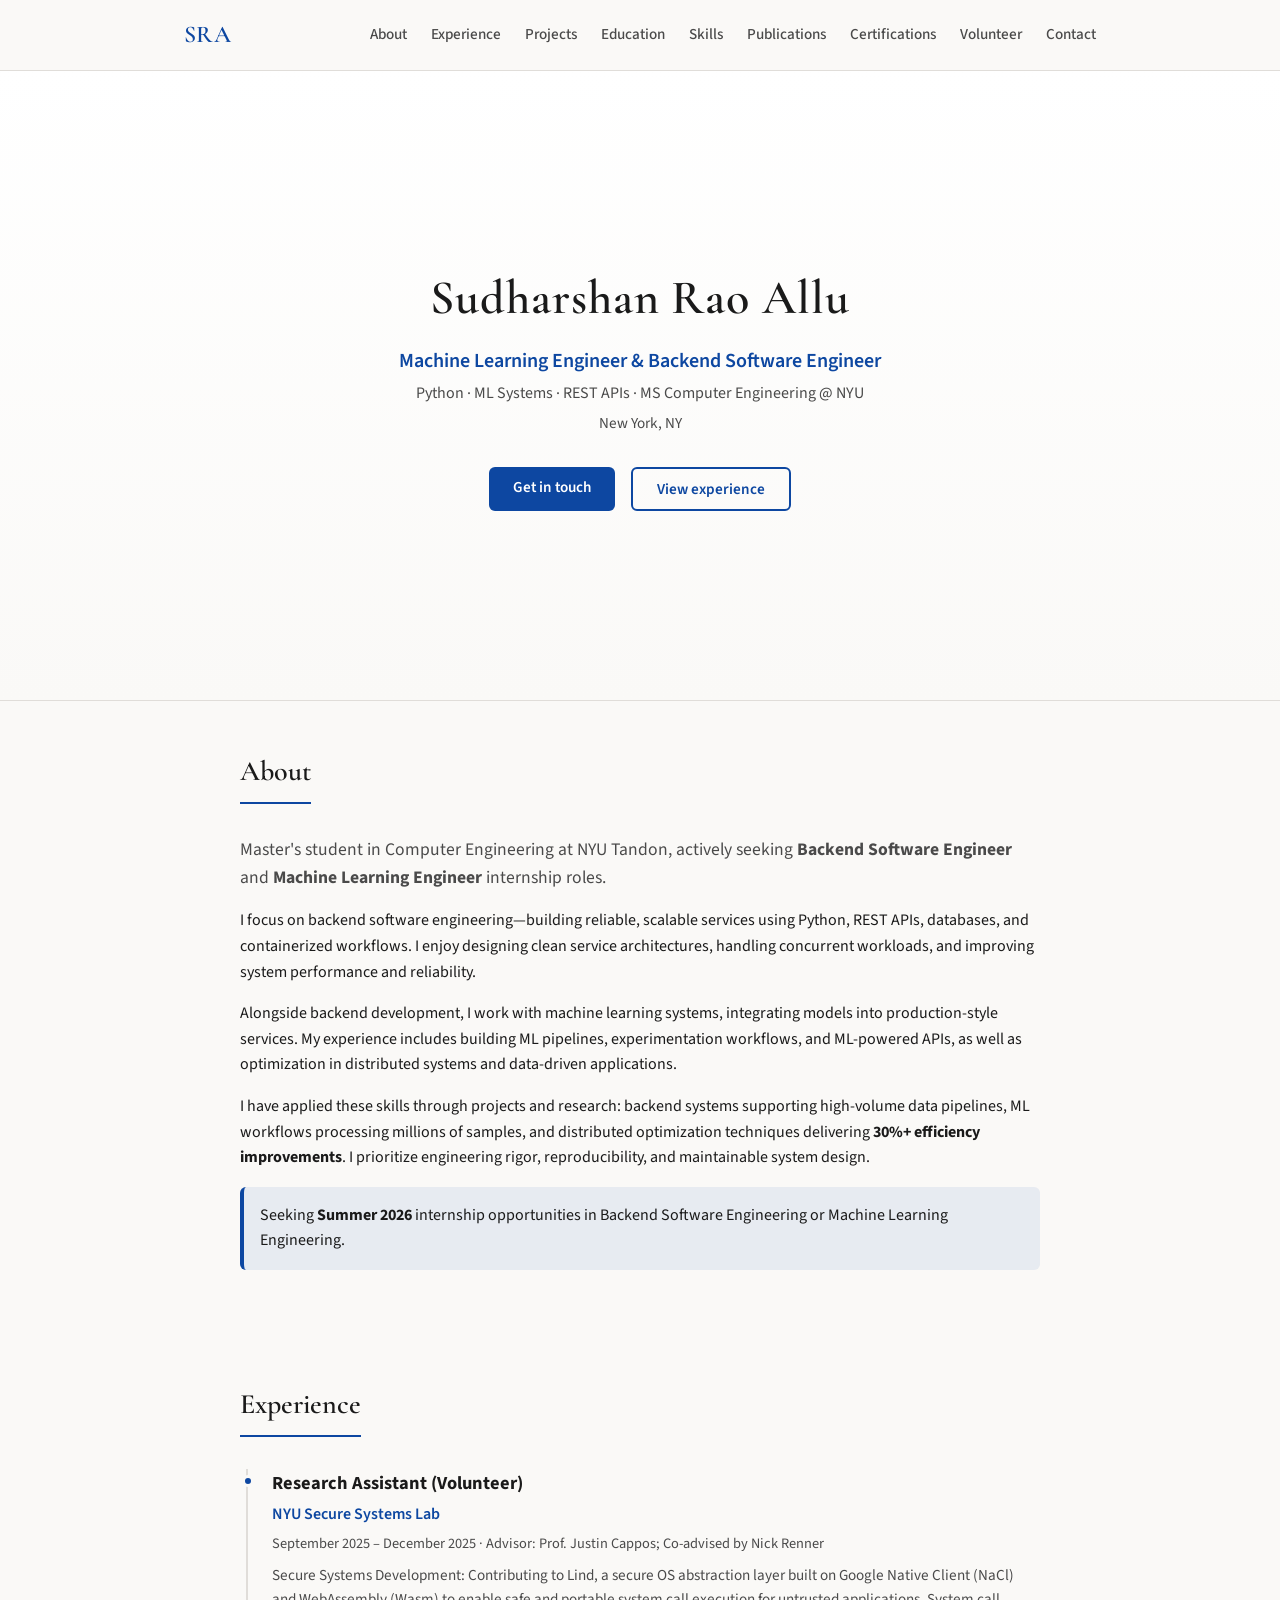
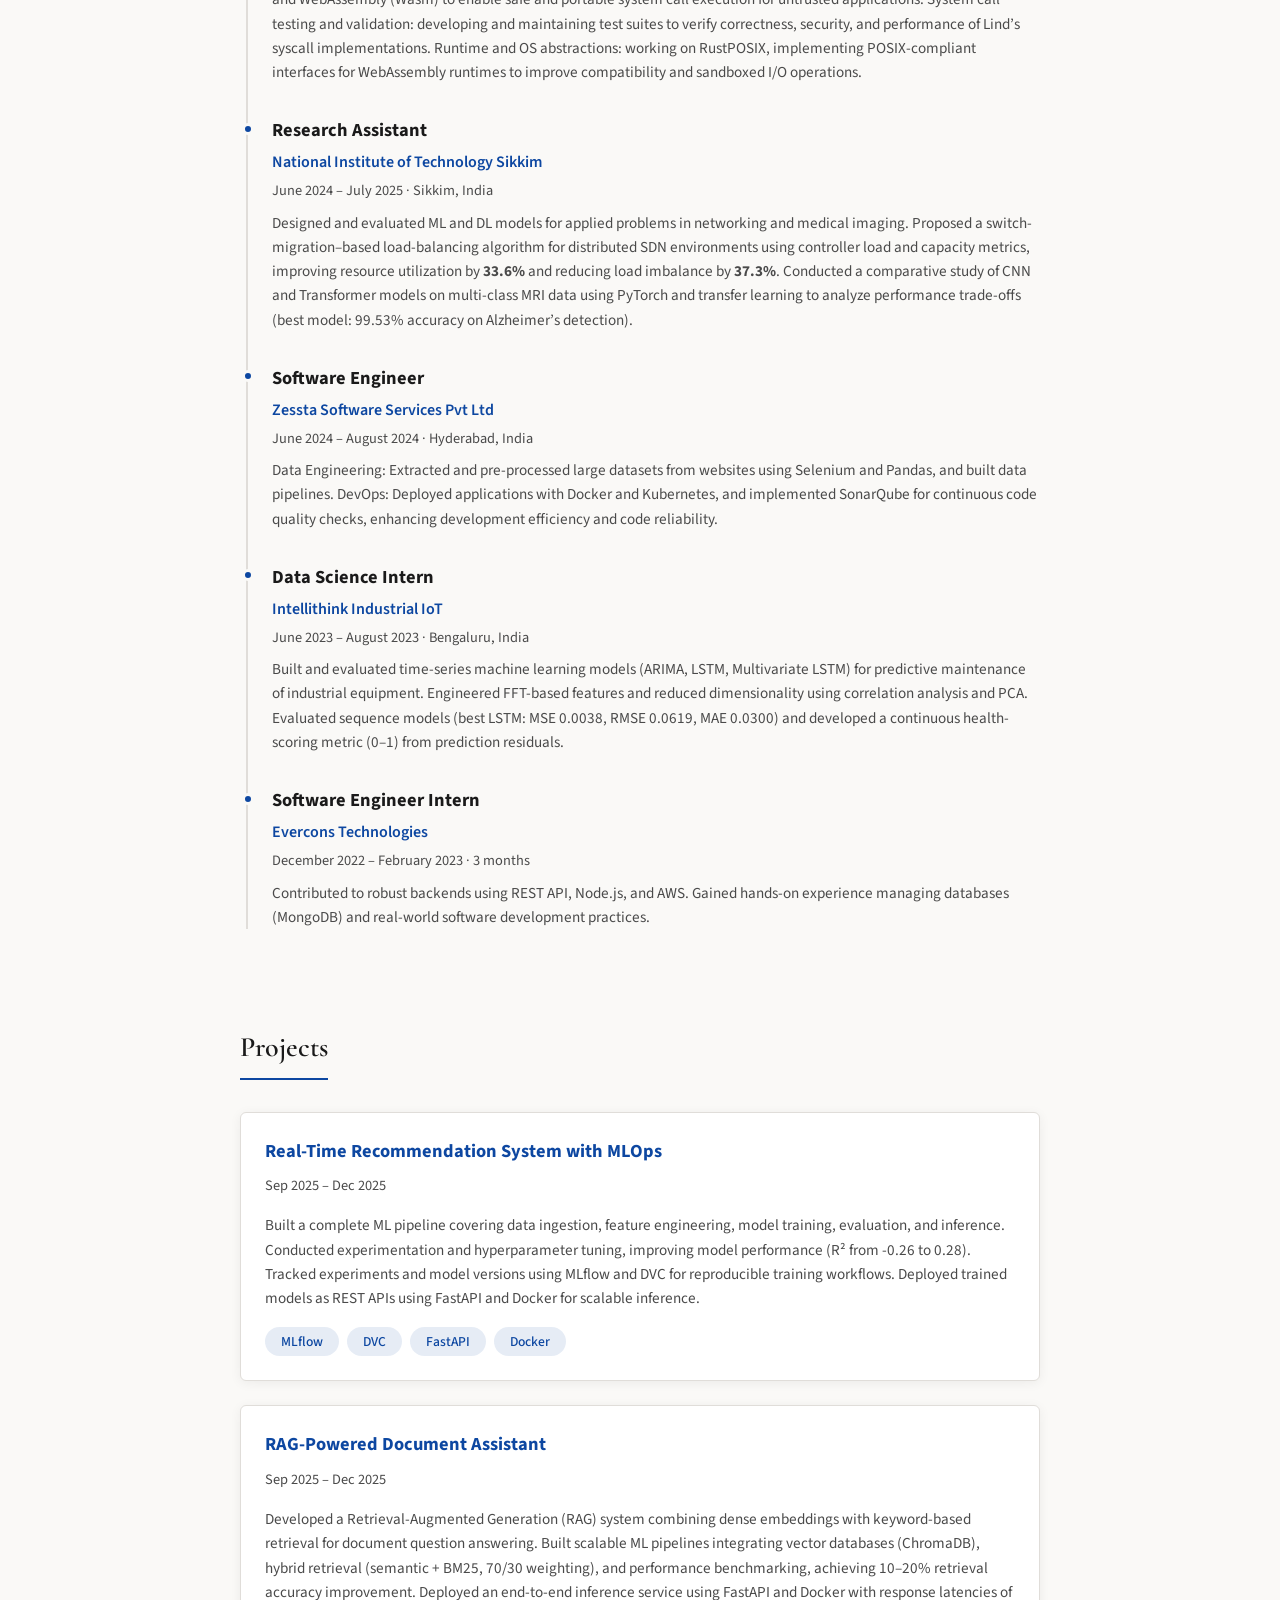
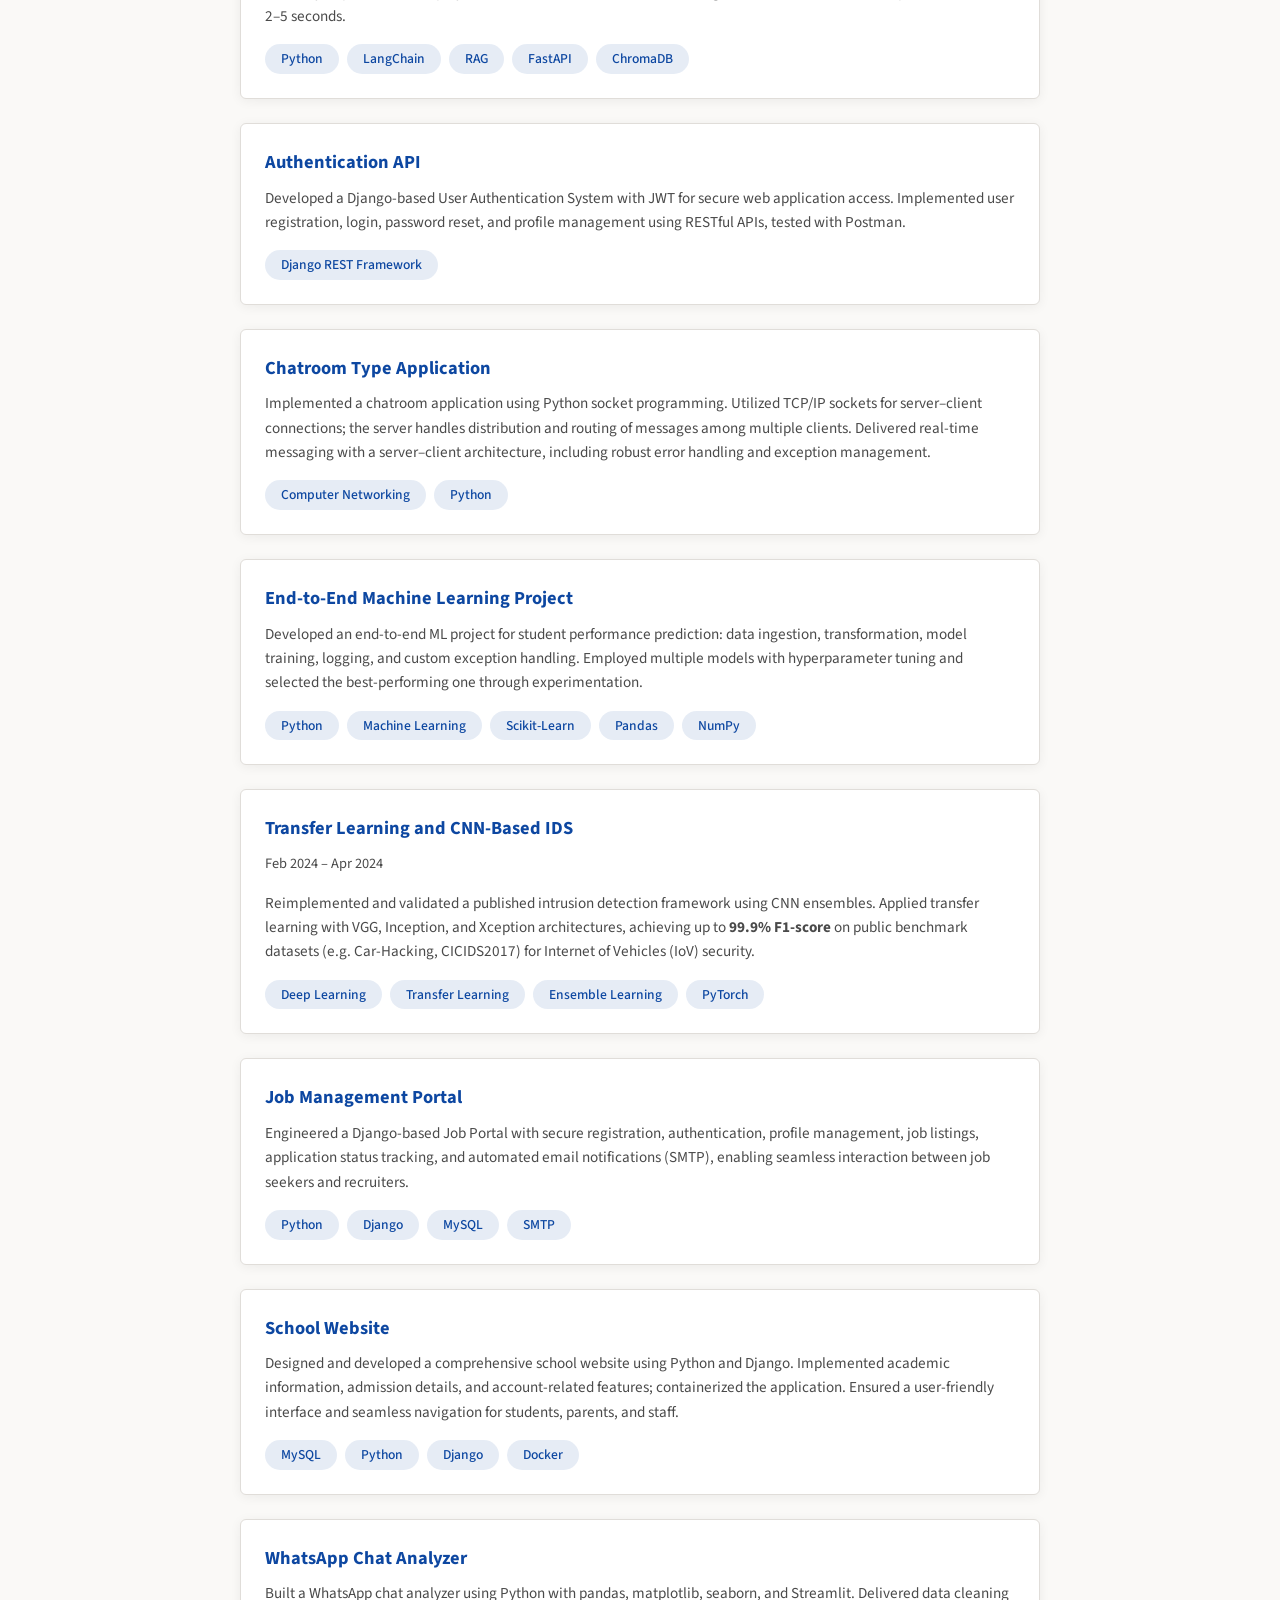
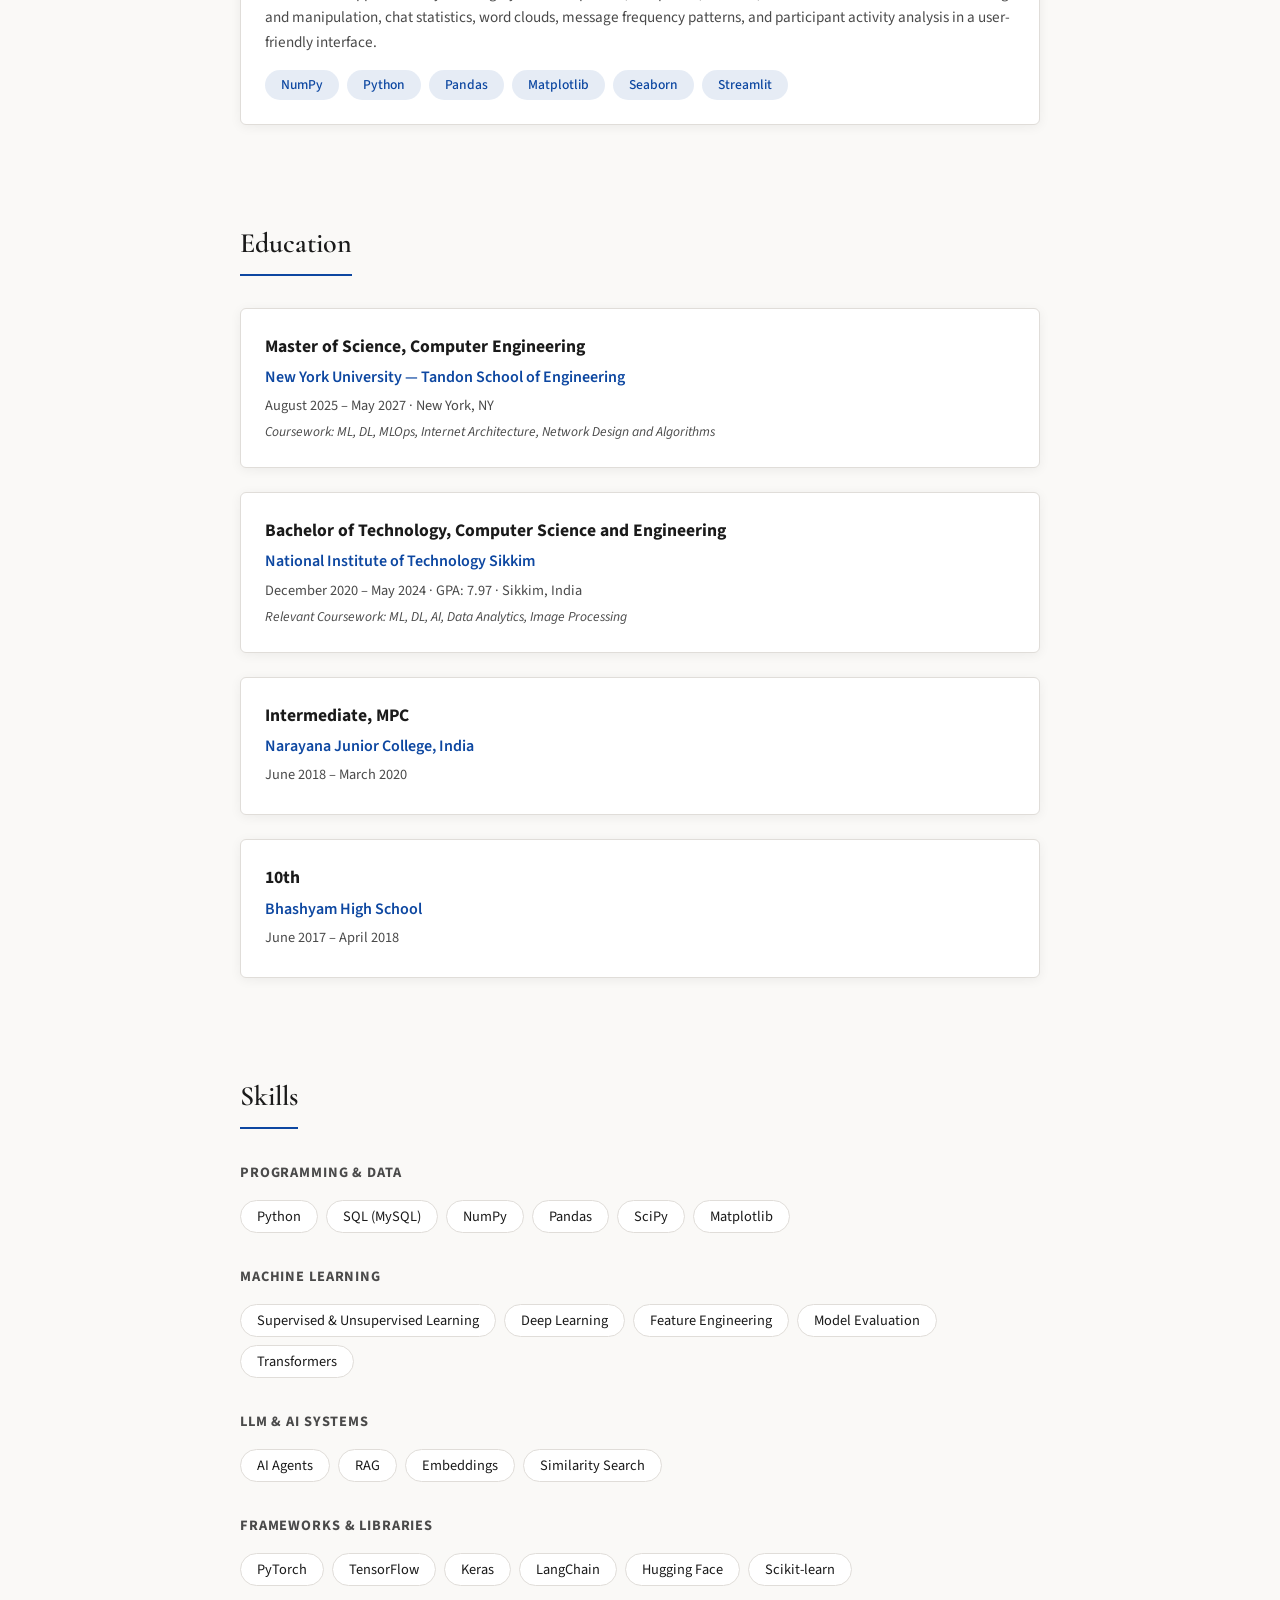
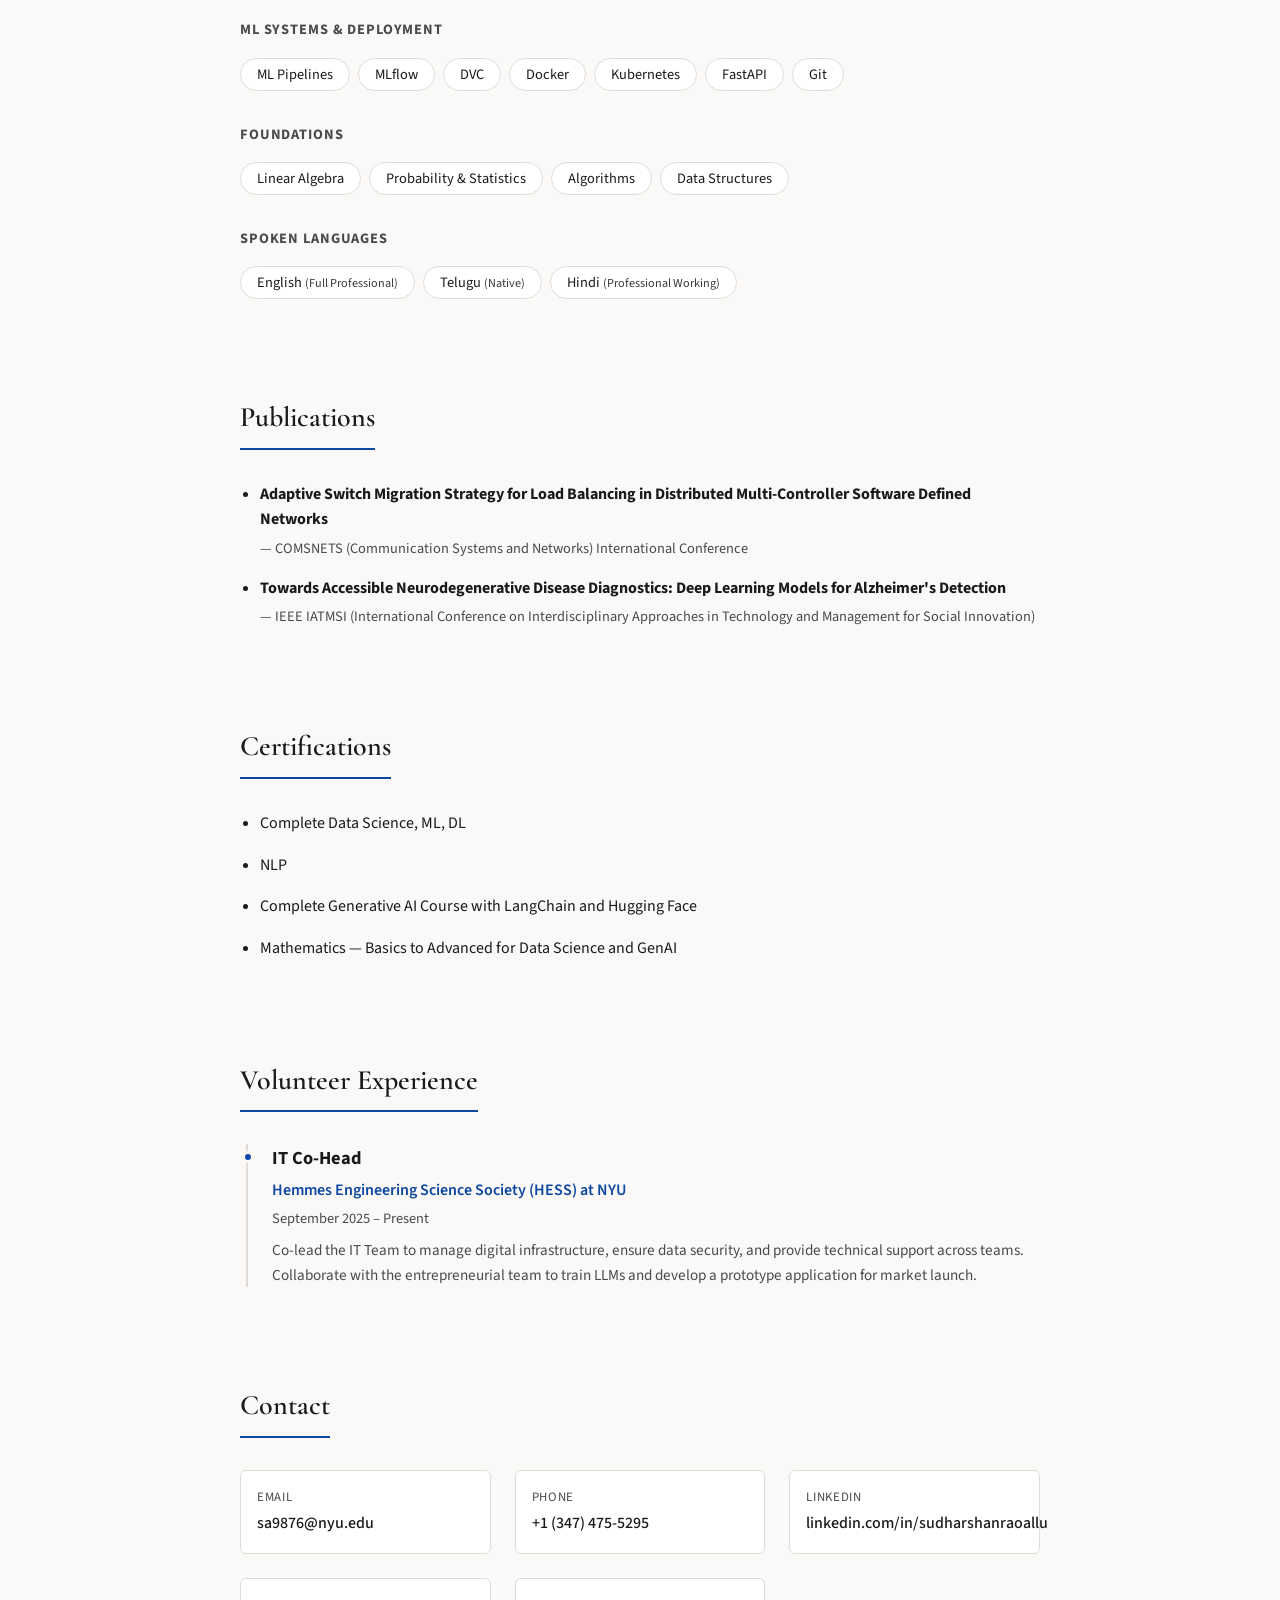
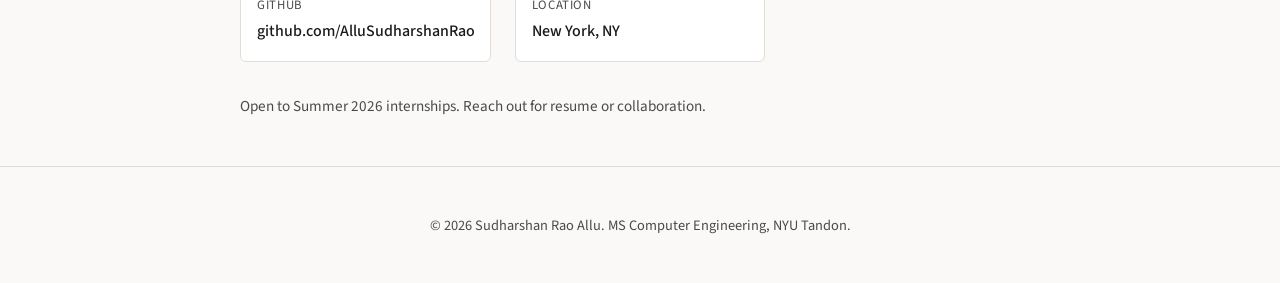
==== index.html @ 3fff5fef "Portfolio site for GitHub Pages Made-with: Cursor" ====
<!DOCTYPE html>
<html lang="en">
<head>
  <meta charset="UTF-8" />
  <meta name="viewport" content="width=device-width, initial-scale=1.0" />
  <meta name="description" content="Sudharshan Rao Allu - MS Computer Engineering @ NYU. Backend Software Engineer & Machine Learning Engineer. Portfolio and resume for recruiters." />
  <title>Sudharshan Rao Allu | ML & Backend Engineer | NYU</title>
  <link rel="preconnect" href="https://fonts.googleapis.com" />
  <link rel="preconnect" href="https://fonts.gstatic.com" crossorigin />
  <link href="https://fonts.googleapis.com/css2?family=Cormorant+Garamond:ital,wght@0,400;0,600;1,400&family=Source+Sans+3:wght@400;500;600;700&display=swap" rel="stylesheet" />
  <link rel="stylesheet" href="styles.css" />
</head>
<body>
  <header class="site-header" id="header">
    <nav class="nav" aria-label="Main navigation">
      <a href="#hero" class="nav-logo">SRA</a>
      <button class="nav-toggle" aria-label="Toggle menu" aria-expanded="false">
        <span></span><span></span><span></span>
      </button>
      <ul class="nav-links">
        <li><a href="#about">About</a></li>
        <li><a href="#experience">Experience</a></li>
        <li><a href="#projects">Projects</a></li>
        <li><a href="#education">Education</a></li>
        <li><a href="#skills">Skills</a></li>
        <li><a href="#publications">Publications</a></li>
        <li><a href="#certifications">Certifications</a></li>
        <li><a href="#volunteer">Volunteer</a></li>
        <li><a href="#contact">Contact</a></li>
      </ul>
    </nav>
  </header>

  <main>
    <section class="hero" id="hero">
      <div class="hero-content">
        <h1 class="hero-name">Sudharshan Rao Allu</h1>
        <p class="hero-title">Machine Learning Engineer & Backend Software Engineer</p>
        <p class="hero-subtitle">Python · ML Systems · REST APIs · MS Computer Engineering @ NYU</p>
        <p class="hero-location">New York, NY</p>
        <div class="hero-cta">
          <a href="#contact" class="btn btn-primary">Get in touch</a>
          <a href="#experience" class="btn btn-secondary">View experience</a>
        </div>
      </div>
    </section>

    <section class="section about" id="about">
      <div class="container">
        <h2 class="section-title">About</h2>
        <div class="about-content">
          <p class="lead">Master's student in Computer Engineering at NYU Tandon, actively seeking <strong>Backend Software Engineer</strong> and <strong>Machine Learning Engineer</strong> internship roles.</p>
          <p>I focus on backend software engineering—building reliable, scalable services using Python, REST APIs, databases, and containerized workflows. I enjoy designing clean service architectures, handling concurrent workloads, and improving system performance and reliability.</p>
          <p>Alongside backend development, I work with machine learning systems, integrating models into production-style services. My experience includes building ML pipelines, experimentation workflows, and ML-powered APIs, as well as optimization in distributed systems and data-driven applications.</p>
          <p>I have applied these skills through projects and research: backend systems supporting high-volume data pipelines, ML workflows processing millions of samples, and distributed optimization techniques delivering <strong>30%+ efficiency improvements</strong>. I prioritize engineering rigor, reproducibility, and maintainable system design.</p>
          <p class="highlight">Seeking <strong>Summer 2026</strong> internship opportunities in Backend Software Engineering or Machine Learning Engineering.</p>
        </div>
      </div>
    </section>

    <section class="section experience" id="experience">
      <div class="container">
        <h2 class="section-title">Experience</h2>
        <div class="timeline">
          <article class="timeline-item">
            <div class="timeline-marker"></div>
            <div class="timeline-content">
              <h3>Research Assistant (Volunteer)</h3>
              <p class="company">NYU Secure Systems Lab</p>
              <p class="meta">September 2025 – December 2025 · Advisor: Prof. Justin Cappos; Co-advised by Nick Renner</p>
              <p class="description">Secure Systems Development: Contributing to Lind, a secure OS abstraction layer built on Google Native Client (NaCl) and WebAssembly (Wasm) to enable safe and portable system call execution for untrusted applications. System call testing and validation: developing and maintaining test suites to verify correctness, security, and performance of Lind’s syscall implementations. Runtime and OS abstractions: working on RustPOSIX, implementing POSIX-compliant interfaces for WebAssembly runtimes to improve compatibility and sandboxed I/O operations.</p>
            </div>
          </article>
          <article class="timeline-item">
            <div class="timeline-marker"></div>
            <div class="timeline-content">
              <h3>Research Assistant</h3>
              <p class="company">National Institute of Technology Sikkim</p>
              <p class="meta">June 2024 – July 2025 · Sikkim, India</p>
              <p class="description">Designed and evaluated ML and DL models for applied problems in networking and medical imaging. Proposed a switch-migration–based load-balancing algorithm for distributed SDN environments using controller load and capacity metrics, improving resource utilization by <strong>33.6%</strong> and reducing load imbalance by <strong>37.3%</strong>. Conducted a comparative study of CNN and Transformer models on multi-class MRI data using PyTorch and transfer learning to analyze performance trade-offs (best model: 99.53% accuracy on Alzheimer’s detection).</p>
            </div>
          </article>
          <article class="timeline-item">
            <div class="timeline-marker"></div>
            <div class="timeline-content">
              <h3>Software Engineer</h3>
              <p class="company">Zessta Software Services Pvt Ltd</p>
              <p class="meta">June 2024 – August 2024 · Hyderabad, India</p>
              <p class="description">Data Engineering: Extracted and pre-processed large datasets from websites using Selenium and Pandas, and built data pipelines. DevOps: Deployed applications with Docker and Kubernetes, and implemented SonarQube for continuous code quality checks, enhancing development efficiency and code reliability.</p>
            </div>
          </article>
          <article class="timeline-item">
            <div class="timeline-marker"></div>
            <div class="timeline-content">
              <h3>Data Science Intern</h3>
              <p class="company">Intellithink Industrial IoT</p>
              <p class="meta">June 2023 – August 2023 · Bengaluru, India</p>
              <p class="description">Built and evaluated time-series machine learning models (ARIMA, LSTM, Multivariate LSTM) for predictive maintenance of industrial equipment. Engineered FFT-based features and reduced dimensionality using correlation analysis and PCA. Evaluated sequence models (best LSTM: MSE 0.0038, RMSE 0.0619, MAE 0.0300) and developed a continuous health-scoring metric (0–1) from prediction residuals.</p>
            </div>
          </article>
          <article class="timeline-item">
            <div class="timeline-marker"></div>
            <div class="timeline-content">
              <h3>Software Engineer Intern</h3>
              <p class="company">Evercons Technologies</p>
              <p class="meta">December 2022 – February 2023 · 3 months</p>
              <p class="description">Contributed to robust backends using REST API, Node.js, and AWS. Gained hands-on experience managing databases (MongoDB) and real-world software development practices.</p>
            </div>
          </article>
        </div>
      </div>
    </section>

    <section class="section projects" id="projects">
      <div class="container">
        <h2 class="section-title">Projects</h2>
        <div class="project-cards">
          <article class="project-card">
            <h3>Real-Time Recommendation System with MLOps</h3>
            <p class="project-meta">Sep 2025 – Dec 2025</p>
            <p class="project-desc">Built a complete ML pipeline covering data ingestion, feature engineering, model training, evaluation, and inference. Conducted experimentation and hyperparameter tuning, improving model performance (R² from -0.26 to 0.28). Tracked experiments and model versions using MLflow and DVC for reproducible training workflows. Deployed trained models as REST APIs using FastAPI and Docker for scalable inference.</p>
            <ul class="project-skills">
              <li>MLflow</li>
              <li>DVC</li>
              <li>FastAPI</li>
              <li>Docker</li>
            </ul>
          </article>
          <article class="project-card">
            <h3>RAG-Powered Document Assistant</h3>
            <p class="project-meta">Sep 2025 – Dec 2025</p>
            <p class="project-desc">Developed a Retrieval-Augmented Generation (RAG) system combining dense embeddings with keyword-based retrieval for document question answering. Built scalable ML pipelines integrating vector databases (ChromaDB), hybrid retrieval (semantic + BM25, 70/30 weighting), and performance benchmarking, achieving 10–20% retrieval accuracy improvement. Deployed an end-to-end inference service using FastAPI and Docker with response latencies of 2–5 seconds.</p>
            <ul class="project-skills">
              <li>Python</li>
              <li>LangChain</li>
              <li>RAG</li>
              <li>FastAPI</li>
              <li>ChromaDB</li>
            </ul>
          </article>
          <article class="project-card">
            <h3>Authentication API</h3>
            <p class="project-desc">Developed a Django-based User Authentication System with JWT for secure web application access. Implemented user registration, login, password reset, and profile management using RESTful APIs, tested with Postman.</p>
            <ul class="project-skills">
              <li>Django REST Framework</li>
            </ul>
          </article>
          <article class="project-card">
            <h3>Chatroom Type Application</h3>
            <p class="project-desc">Implemented a chatroom application using Python socket programming. Utilized TCP/IP sockets for server–client connections; the server handles distribution and routing of messages among multiple clients. Delivered real-time messaging with a server–client architecture, including robust error handling and exception management.</p>
            <ul class="project-skills">
              <li>Computer Networking</li>
              <li>Python</li>
            </ul>
          </article>
          <article class="project-card">
            <h3>End-to-End Machine Learning Project</h3>
            <p class="project-desc">Developed an end-to-end ML project for student performance prediction: data ingestion, transformation, model training, logging, and custom exception handling. Employed multiple models with hyperparameter tuning and selected the best-performing one through experimentation.</p>
            <ul class="project-skills">
              <li>Python</li>
              <li>Machine Learning</li>
              <li>Scikit-Learn</li>
              <li>Pandas</li>
              <li>NumPy</li>
            </ul>
          </article>
          <article class="project-card">
            <h3>Transfer Learning and CNN-Based IDS</h3>
            <p class="project-meta">Feb 2024 – Apr 2024</p>
            <p class="project-desc">Reimplemented and validated a published intrusion detection framework using CNN ensembles. Applied transfer learning with VGG, Inception, and Xception architectures, achieving up to <strong>99.9% F1-score</strong> on public benchmark datasets (e.g. Car-Hacking, CICIDS2017) for Internet of Vehicles (IoV) security.</p>
            <ul class="project-skills">
              <li>Deep Learning</li>
              <li>Transfer Learning</li>
              <li>Ensemble Learning</li>
              <li>PyTorch</li>
            </ul>
          </article>
          <article class="project-card">
            <h3>Job Management Portal</h3>
            <p class="project-desc">Engineered a Django-based Job Portal with secure registration, authentication, profile management, job listings, application status tracking, and automated email notifications (SMTP), enabling seamless interaction between job seekers and recruiters.</p>
            <ul class="project-skills">
              <li>Python</li>
              <li>Django</li>
              <li>MySQL</li>
              <li>SMTP</li>
            </ul>
          </article>
          <article class="project-card">
            <h3>School Website</h3>
            <p class="project-desc">Designed and developed a comprehensive school website using Python and Django. Implemented academic information, admission details, and account-related features; containerized the application. Ensured a user-friendly interface and seamless navigation for students, parents, and staff.</p>
            <ul class="project-skills">
              <li>MySQL</li>
              <li>Python</li>
              <li>Django</li>
              <li>Docker</li>
            </ul>
          </article>
          <article class="project-card">
            <h3>WhatsApp Chat Analyzer</h3>
            <p class="project-desc">Built a WhatsApp chat analyzer using Python with pandas, matplotlib, seaborn, and Streamlit. Delivered data cleaning and manipulation, chat statistics, word clouds, message frequency patterns, and participant activity analysis in a user-friendly interface.</p>
            <ul class="project-skills">
              <li>NumPy</li>
              <li>Python</li>
              <li>Pandas</li>
              <li>Matplotlib</li>
              <li>Seaborn</li>
              <li>Streamlit</li>
            </ul>
          </article>
        </div>
      </div>
    </section>

    <section class="section education" id="education">
      <div class="container">
        <h2 class="section-title">Education</h2>
        <div class="cards">
          <article class="card">
            <h3>Master of Science, Computer Engineering</h3>
            <p class="company">New York University — Tandon School of Engineering</p>
            <p class="meta">August 2025 – May 2027 · New York, NY</p>
            <p class="coursework">Coursework: ML, DL, MLOps, Internet Architecture, Network Design and Algorithms</p>
          </article>
          <article class="card">
            <h3>Bachelor of Technology, Computer Science and Engineering</h3>
            <p class="company">National Institute of Technology Sikkim</p>
            <p class="meta">December 2020 – May 2024 · GPA: 7.97 · Sikkim, India</p>
            <p class="coursework">Relevant Coursework: ML, DL, AI, Data Analytics, Image Processing</p>
          </article>
          <article class="card">
            <h3>Intermediate, MPC</h3>
            <p class="company">Narayana Junior College, India</p>
            <p class="meta">June 2018 – March 2020</p>
          </article>
          <article class="card">
            <h3>10th</h3>
            <p class="company">Bhashyam High School</p>
            <p class="meta">June 2017 – April 2018</p>
          </article>
        </div>
      </div>
    </section>

    <section class="section skills" id="skills">
      <div class="container">
        <h2 class="section-title">Skills</h2>
        <div class="skills-grid">
          <div class="skill-group">
            <h4>Programming & data</h4>
            <ul class="skill-tags">
              <li>Python</li>
              <li>SQL (MySQL)</li>
              <li>NumPy</li>
              <li>Pandas</li>
              <li>SciPy</li>
              <li>Matplotlib</li>
            </ul>
          </div>
          <div class="skill-group">
            <h4>Machine learning</h4>
            <ul class="skill-tags">
              <li>Supervised & Unsupervised Learning</li>
              <li>Deep Learning</li>
              <li>Feature Engineering</li>
              <li>Model Evaluation</li>
              <li>Transformers</li>
            </ul>
          </div>
          <div class="skill-group">
            <h4>LLM & AI systems</h4>
            <ul class="skill-tags">
              <li>AI Agents</li>
              <li>RAG</li>
              <li>Embeddings</li>
              <li>Similarity Search</li>
            </ul>
          </div>
          <div class="skill-group">
            <h4>Frameworks & libraries</h4>
            <ul class="skill-tags">
              <li>PyTorch</li>
              <li>TensorFlow</li>
              <li>Keras</li>
              <li>LangChain</li>
              <li>Hugging Face</li>
              <li>Scikit-learn</li>
            </ul>
          </div>
          <div class="skill-group">
            <h4>ML systems & deployment</h4>
            <ul class="skill-tags">
              <li>ML Pipelines</li>
              <li>MLflow</li>
              <li>DVC</li>
              <li>Docker</li>
              <li>Kubernetes</li>
              <li>FastAPI</li>
              <li>Git</li>
            </ul>
          </div>
          <div class="skill-group">
            <h4>Foundations</h4>
            <ul class="skill-tags">
              <li>Linear Algebra</li>
              <li>Probability & Statistics</li>
              <li>Algorithms</li>
              <li>Data Structures</li>
            </ul>
          </div>
          <div class="skill-group">
            <h4>Spoken languages</h4>
            <ul class="skill-tags lang-tags">
              <li>English <span>(Full Professional)</span></li>
              <li>Telugu <span>(Native)</span></li>
              <li>Hindi <span>(Professional Working)</span></li>
            </ul>
          </div>
        </div>
      </div>
    </section>

    <section class="section publications" id="publications">
      <div class="container">
        <h2 class="section-title">Publications</h2>
        <ul class="pub-list">
          <li>
            <strong>Adaptive Switch Migration Strategy for Load Balancing in Distributed Multi-Controller Software Defined Networks</strong>
            <span class="pub-venue">— COMSNETS (Communication Systems and Networks) International Conference</span>
          </li>
          <li>
            <strong>Towards Accessible Neurodegenerative Disease Diagnostics: Deep Learning Models for Alzheimer's Detection</strong>
            <span class="pub-venue">— IEEE IATMSI (International Conference on Interdisciplinary Approaches in Technology and Management for Social Innovation)</span>
          </li>
        </ul>
      </div>
    </section>

    <section class="section certifications" id="certifications">
      <div class="container">
        <h2 class="section-title">Certifications</h2>
        <ul class="cert-list">
          <li>Complete Data Science, ML, DL</li>
          <li>NLP</li>
          <li>Complete Generative AI Course with LangChain and Hugging Face</li>
          <li>Mathematics — Basics to Advanced for Data Science and GenAI</li>
        </ul>
      </div>
    </section>

    <section class="section volunteer" id="volunteer">
      <div class="container">
        <h2 class="section-title">Volunteer Experience</h2>
        <div class="timeline">
          <article class="timeline-item">
            <div class="timeline-marker"></div>
            <div class="timeline-content">
              <h3>IT Co-Head</h3>
              <p class="company">Hemmes Engineering Science Society (HESS) at NYU</p>
              <p class="meta">September 2025 – Present</p>
              <p class="description">Co-lead the IT Team to manage digital infrastructure, ensure data security, and provide technical support across teams. Collaborate with the entrepreneurial team to train LLMs and develop a prototype application for market launch.</p>
            </div>
          </article>
        </div>
      </div>
    </section>

    <section class="section contact" id="contact">
      <div class="container">
        <h2 class="section-title">Contact</h2>
        <div class="contact-grid">
          <a href="mailto:sa9876@nyu.edu" class="contact-item">
            <span class="contact-label">Email</span>
            <span class="contact-value">sa9876@nyu.edu</span>
          </a>
          <a href="tel:+13474755295" class="contact-item">
            <span class="contact-label">Phone</span>
            <span class="contact-value">+1 (347) 475-5295</span>
          </a>
          <a href="https://www.linkedin.com/in/sudharshanraoallu" target="_blank" rel="noopener noreferrer" class="contact-item">
            <span class="contact-label">LinkedIn</span>
            <span class="contact-value">linkedin.com/in/sudharshanraoallu</span>
          </a>
          <a href="https://github.com/AlluSudharshanRao" target="_blank" rel="noopener noreferrer" class="contact-item">
            <span class="contact-label">GitHub</span>
            <span class="contact-value">github.com/AlluSudharshanRao</span>
          </a>
          <div class="contact-item">
            <span class="contact-label">Location</span>
            <span class="contact-value">New York, NY</span>
          </div>
        </div>
        <p class="contact-note">Open to Summer 2026 internships. Reach out for resume or collaboration.</p>
      </div>
    </section>
  </main>

  <footer class="site-footer">
    <div class="container">
      <p>© <span id="year"></span> Sudharshan Rao Allu. MS Computer Engineering, NYU Tandon.</p>
    </div>
  </footer>

  <script src="script.js"></script>
</body>
</html>
---- styles.css ----
/* ---- Variables ---- */
:root {
  --color-bg: #faf9f7;
  --color-surface: #ffffff;
  --color-text: #1a1a1a;
  --color-text-muted: #4a4a4a;
  --color-accent: #0d47a1;
  --color-accent-light: #1565c0;
  --color-border: #e0ddd9;
  --font-serif: 'Cormorant Garamond', Georgia, serif;
  --font-sans: 'Source Sans 3', -apple-system, BlinkMacSystemFont, sans-serif;
  --space-xs: 0.25rem;
  --space-sm: 0.5rem;
  --space-md: 1rem;
  --space-lg: 1.5rem;
  --space-xl: 2rem;
  --space-2xl: 3rem;
  --radius: 6px;
  --shadow: 0 2px 12px rgba(0, 0, 0, 0.06);
  --transition: 0.2s ease;
}

/* ---- Reset & base ---- */
*, *::before, *::after { box-sizing: border-box; }
html { scroll-behavior: smooth; }
body {
  margin: 0;
  font-family: var(--font-sans);
  font-size: 1rem;
  line-height: 1.6;
  color: var(--color-text);
  background: var(--color-bg);
}

/* ---- Header ---- */
.site-header {
  position: sticky;
  top: 0;
  z-index: 100;
  background: rgba(250, 249, 247, 0.95);
  backdrop-filter: blur(8px);
  border-bottom: 1px solid var(--color-border);
}
.site-header.is-scrolled { box-shadow: var(--shadow); }
.nav {
  max-width: 960px;
  margin: 0 auto;
  padding: var(--space-md) var(--space-lg);
  display: flex;
  align-items: center;
  justify-content: space-between;
}
.nav-logo {
  font-family: var(--font-serif);
  font-weight: 600;
  font-size: 1.5rem;
  color: var(--color-accent);
  text-decoration: none;
  letter-spacing: 0.02em;
}
.nav-links {
  display: flex;
  gap: var(--space-lg);
  list-style: none;
  margin: 0;
  padding: 0;
}
.nav-links a {
  color: var(--color-text-muted);
  text-decoration: none;
  font-weight: 500;
  font-size: 0.95rem;
  transition: color var(--transition);
}
.nav-links a:hover { color: var(--color-accent); }
.nav-toggle {
  display: none;
  flex-direction: column;
  gap: 5px;
  background: none;
  border: none;
  cursor: pointer;
  padding: var(--space-sm);
}
.nav-toggle span {
  width: 22px;
  height: 2px;
  background: var(--color-text);
}

/* ---- Hero ---- */
.hero {
  min-height: 70vh;
  display: flex;
  align-items: center;
  justify-content: center;
  padding: var(--space-2xl) var(--space-lg);
  background: linear-gradient(180deg, var(--color-surface) 0%, var(--color-bg) 100%);
  border-bottom: 1px solid var(--color-border);
}
.hero-content { text-align: center; max-width: 640px; }
.hero-name {
  font-family: var(--font-serif);
  font-size: clamp(2rem, 5vw, 3rem);
  font-weight: 600;
  margin: 0 0 var(--space-sm);
  letter-spacing: 0.02em;
}
.hero-title {
  font-size: 1.25rem;
  color: var(--color-accent);
  font-weight: 600;
  margin: 0 0 var(--space-xs);
}
.hero-subtitle {
  font-size: 1rem;
  color: var(--color-text-muted);
  margin: 0 0 var(--space-xs);
}
.hero-location {
  font-size: 0.95rem;
  color: var(--color-text-muted);
  margin: 0 0 var(--space-xl);
}
.hero-cta {
  display: flex;
  gap: var(--space-md);
  justify-content: center;
  flex-wrap: wrap;
}

/* ---- Buttons ---- */
.btn {
  display: inline-block;
  padding: var(--space-sm) var(--space-lg);
  font-family: var(--font-sans);
  font-weight: 600;
  font-size: 0.95rem;
  text-decoration: none;
  border-radius: var(--radius);
  transition: background var(--transition), color var(--transition);
}
.btn-primary {
  background: var(--color-accent);
  color: #fff;
}
.btn-primary:hover { background: var(--color-accent-light); }
.btn-secondary {
  background: transparent;
  color: var(--color-accent);
  border: 2px solid var(--color-accent);
}
.btn-secondary:hover { background: var(--color-accent); color: #fff; }

/* ---- Sections ---- */
.section {
  padding: var(--space-2xl) var(--space-lg);
}
.container {
  max-width: 800px;
  margin: 0 auto;
}
.section-title {
  font-family: var(--font-serif);
  font-size: 1.75rem;
  font-weight: 600;
  margin: 0 0 var(--space-xl);
  color: var(--color-text);
  border-bottom: 2px solid var(--color-accent);
  padding-bottom: var(--space-sm);
  display: inline-block;
}

/* ---- About ---- */
.about-content p { margin: 0 0 var(--space-md); }
.about-content .lead { font-size: 1.1rem; color: var(--color-text-muted); }
.about-content .highlight {
  background: rgba(13, 71, 161, 0.08);
  padding: var(--space-md);
  border-radius: var(--radius);
  border-left: 4px solid var(--color-accent);
}

/* ---- Timeline (Experience) ---- */
.timeline {
  position: relative;
  padding-left: var(--space-xl);
}
.timeline::before {
  content: '';
  position: absolute;
  left: 6px;
  top: 0;
  bottom: 0;
  width: 2px;
  background: var(--color-border);
}
.timeline-item {
  position: relative;
  padding-bottom: var(--space-xl);
}
.timeline-item:last-child { padding-bottom: 0; }
.timeline-marker {
  position: absolute;
  left: calc(-1 * var(--space-xl) + 2px);
  top: 0.4em;
  width: 12px;
  height: 12px;
  border-radius: 50%;
  background: var(--color-accent);
  border: 3px solid var(--color-bg);
}
.timeline-content h3 { margin: 0 0 var(--space-xs); font-size: 1.15rem; }
.timeline-content .company { color: var(--color-accent); font-weight: 600; margin: 0 0 var(--space-xs); }
.timeline-content .meta { font-size: 0.9rem; color: var(--color-text-muted); margin: 0 0 var(--space-sm); }
.timeline-content .description { margin: 0; font-size: 0.95rem; color: var(--color-text-muted); }

/* ---- Projects ---- */
.project-cards {
  display: grid;
  gap: var(--space-lg);
}
.project-card {
  background: var(--color-surface);
  padding: var(--space-lg);
  border-radius: var(--radius);
  border: 1px solid var(--color-border);
  box-shadow: var(--shadow);
  transition: box-shadow var(--transition), border-color var(--transition);
}
.project-card:hover {
  box-shadow: 0 4px 20px rgba(0, 0, 0, 0.08);
  border-color: rgba(13, 71, 161, 0.2);
}
.project-card h3 {
  margin: 0 0 var(--space-sm);
  font-size: 1.15rem;
  color: var(--color-accent);
}
.project-meta {
  font-size: 0.9rem;
  color: var(--color-text-muted);
  margin: 0 0 var(--space-md);
}
.project-desc {
  margin: 0 0 var(--space-md);
  font-size: 0.95rem;
  color: var(--color-text-muted);
  line-height: 1.6;
}
.project-skills {
  list-style: none;
  margin: 0;
  padding: 0;
  display: flex;
  flex-wrap: wrap;
  gap: var(--space-sm);
}
.project-skills li {
  background: rgba(13, 71, 161, 0.1);
  color: var(--color-accent);
  padding: var(--space-xs) var(--space-md);
  border-radius: 999px;
  font-size: 0.85rem;
  font-weight: 500;
}

/* ---- Cards (Education) ---- */
.cards {
  display: grid;
  gap: var(--space-lg);
}
.card {
  background: var(--color-surface);
  padding: var(--space-lg);
  border-radius: var(--radius);
  border: 1px solid var(--color-border);
  box-shadow: var(--shadow);
  transition: box-shadow var(--transition);
}
.card:hover { box-shadow: 0 4px 20px rgba(0, 0, 0, 0.08); }
.card h3 { margin: 0 0 var(--space-xs); font-size: 1.1rem; }
.card .company { color: var(--color-accent); font-weight: 600; margin: 0 0 var(--space-xs); }
.card .meta { font-size: 0.9rem; color: var(--color-text-muted); margin: 0 0 var(--space-xs); }
.card .coursework { font-size: 0.85rem; color: var(--color-text-muted); margin: 0; font-style: italic; }

/* ---- Skills ---- */
.skills-grid {
  display: grid;
  gap: var(--space-xl);
}
.skill-group h4 {
  font-size: 0.9rem;
  text-transform: uppercase;
  letter-spacing: 0.06em;
  color: var(--color-text-muted);
  margin: 0 0 var(--space-md);
}
.skill-tags {
  list-style: none;
  margin: 0;
  padding: 0;
  display: flex;
  flex-wrap: wrap;
  gap: var(--space-sm);
}
.skill-tags li {
  background: var(--color-surface);
  padding: var(--space-xs) var(--space-md);
  border-radius: 999px;
  font-size: 0.9rem;
  border: 1px solid var(--color-border);
}
.skill-tags.highlight-tags li {
  background: var(--color-accent);
  color: #fff;
  border-color: var(--color-accent);
}
.skill-tags.lang-tags li span { opacity: 0.85; font-size: 0.85em; }

/* ---- Publications & Certifications ---- */
.pub-list, .cert-list {
  margin: 0;
  padding-left: 1.25rem;
}
.pub-list li, .cert-list li { margin-bottom: var(--space-md); }
.pub-list li:last-child, .cert-list li:last-child { margin-bottom: 0; }
.pub-venue { display: block; font-weight: normal; font-size: 0.9rem; color: var(--color-text-muted); margin-top: var(--space-xs); }

/* ---- Contact ---- */
.contact-grid {
  display: grid;
  grid-template-columns: repeat(auto-fill, minmax(200px, 1fr));
  gap: var(--space-lg);
  margin-bottom: var(--space-xl);
}
.contact-item {
  display: flex;
  flex-direction: column;
  padding: var(--space-md);
  background: var(--color-surface);
  border-radius: var(--radius);
  border: 1px solid var(--color-border);
  text-decoration: none;
  color: inherit;
  transition: border-color var(--transition), box-shadow var(--transition);
}
a.contact-item:hover {
  border-color: var(--color-accent);
  box-shadow: var(--shadow);
}
.contact-label {
  font-size: 0.8rem;
  text-transform: uppercase;
  letter-spacing: 0.05em;
  color: var(--color-text-muted);
  margin-bottom: var(--space-xs);
}
.contact-value { font-weight: 500; }
.contact-note { color: var(--color-text-muted); font-size: 0.95rem; margin: 0; }

/* ---- Footer ---- */
.site-footer {
  padding: var(--space-xl) var(--space-lg);
  text-align: center;
  color: var(--color-text-muted);
  font-size: 0.9rem;
  border-top: 1px solid var(--color-border);
}

/* ---- Mobile ---- */
@media (max-width: 700px) {
  .nav-toggle { display: flex; }
  .nav-links {
    position: fixed;
    top: 0;
    right: 0;
    height: 100vh;
    width: 240px;
    background: var(--color-surface);
    flex-direction: column;
    padding: var(--space-2xl) var(--space-lg);
    gap: var(--space-md);
    box-shadow: -4px 0 20px rgba(0,0,0,0.1);
    transform: translateX(100%);
    transition: transform 0.25s ease;
  }
  .nav-links.is-open { transform: translateX(0); }
  .hero-cta { flex-direction: column; }
  .timeline { padding-left: var(--space-lg); }
  .timeline-marker { left: calc(-1 * var(--space-lg) + 2px); }
}

/* ---- Print ---- */
@media print {
  :root {
    --color-bg: #fff;
    --color-surface: #fff;
    --color-border: #ccc;
  }
  .site-header { position: static; background: #fff; }
  .nav-toggle { display: none !important; }
  .nav-links { display: flex !important; transform: none !important; position: static !important; height: auto !important; width: auto !important; box-shadow: none !important; }
  .hero { min-height: auto; padding: var(--space-xl) 0; page-break-after: avoid; }
  .section { padding: var(--space-lg) 0; page-break-inside: avoid; }
  .btn { border: 1px solid #333; }
  .card, .project-card { box-shadow: none; border: 1px solid #ddd; }
  .contact-item { break-inside: avoid; }
  a[href]::after { content: none; }
  body { font-size: 11pt; }
}
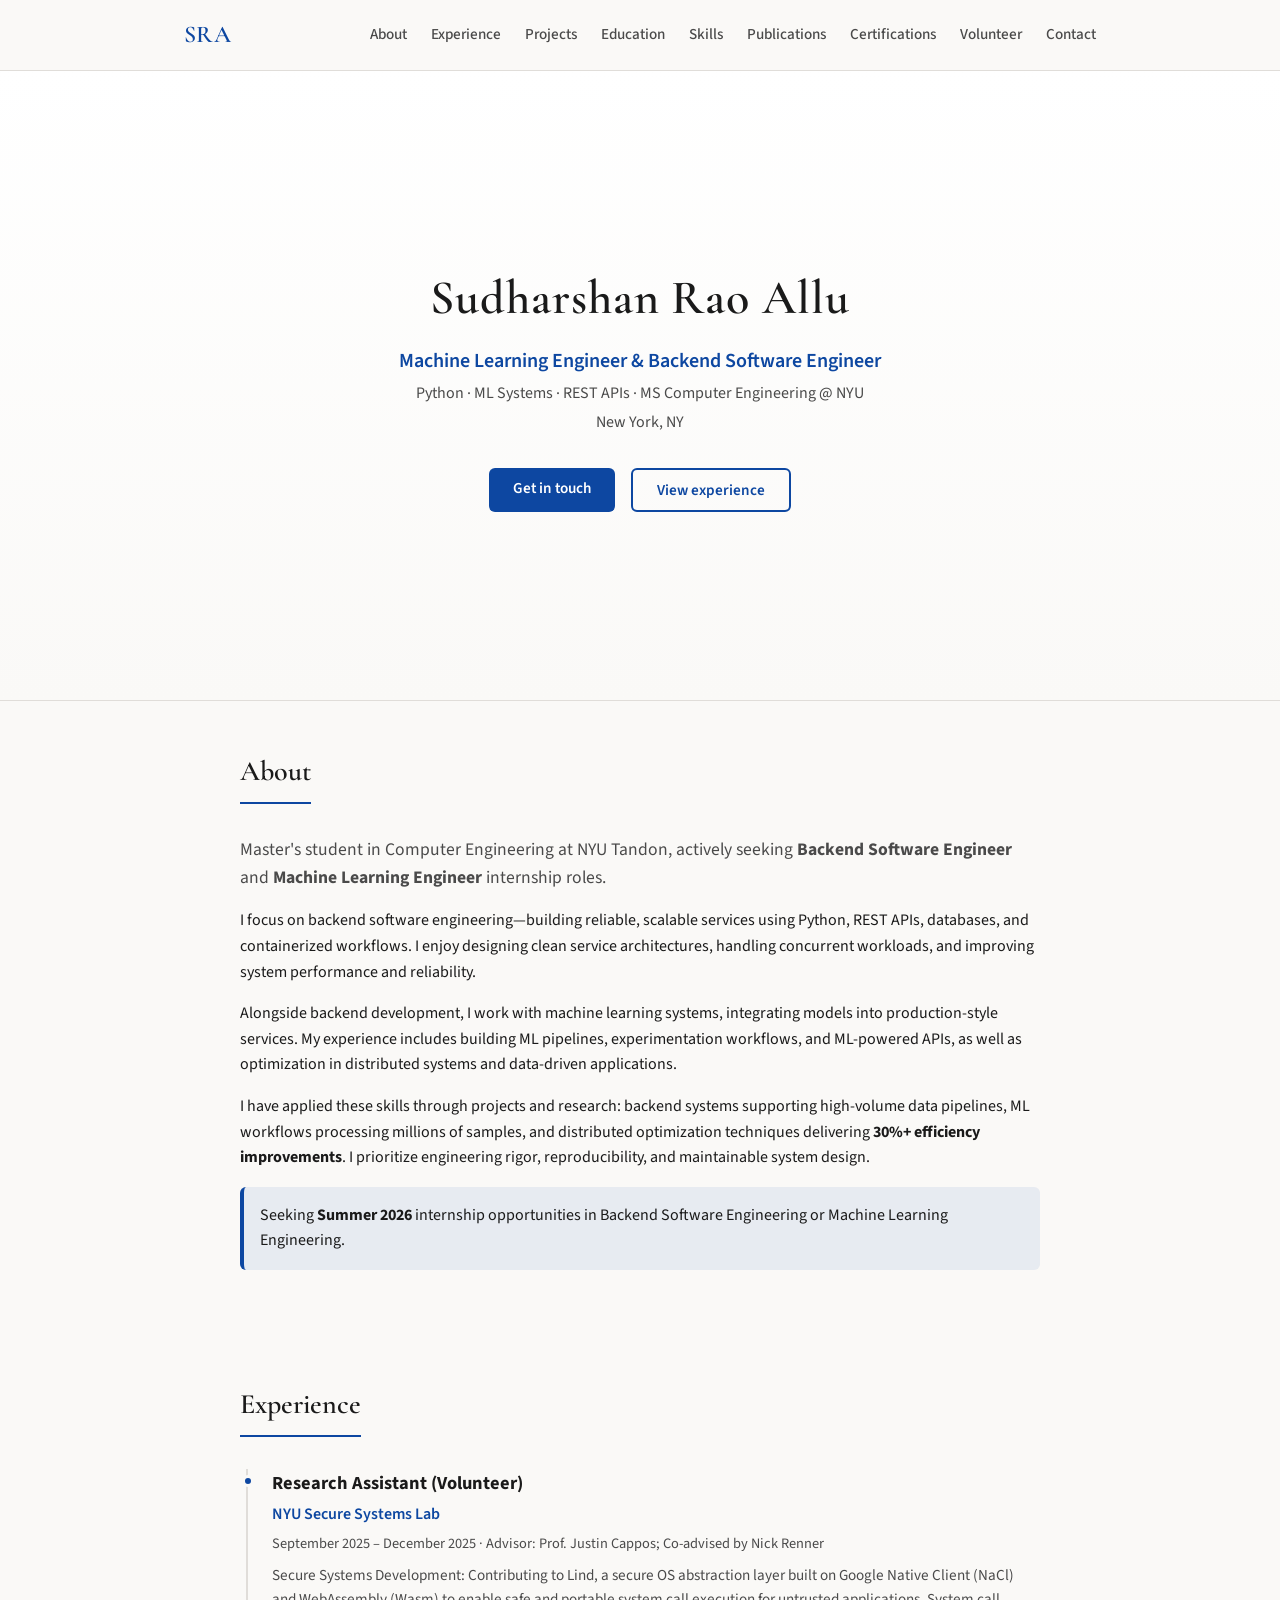
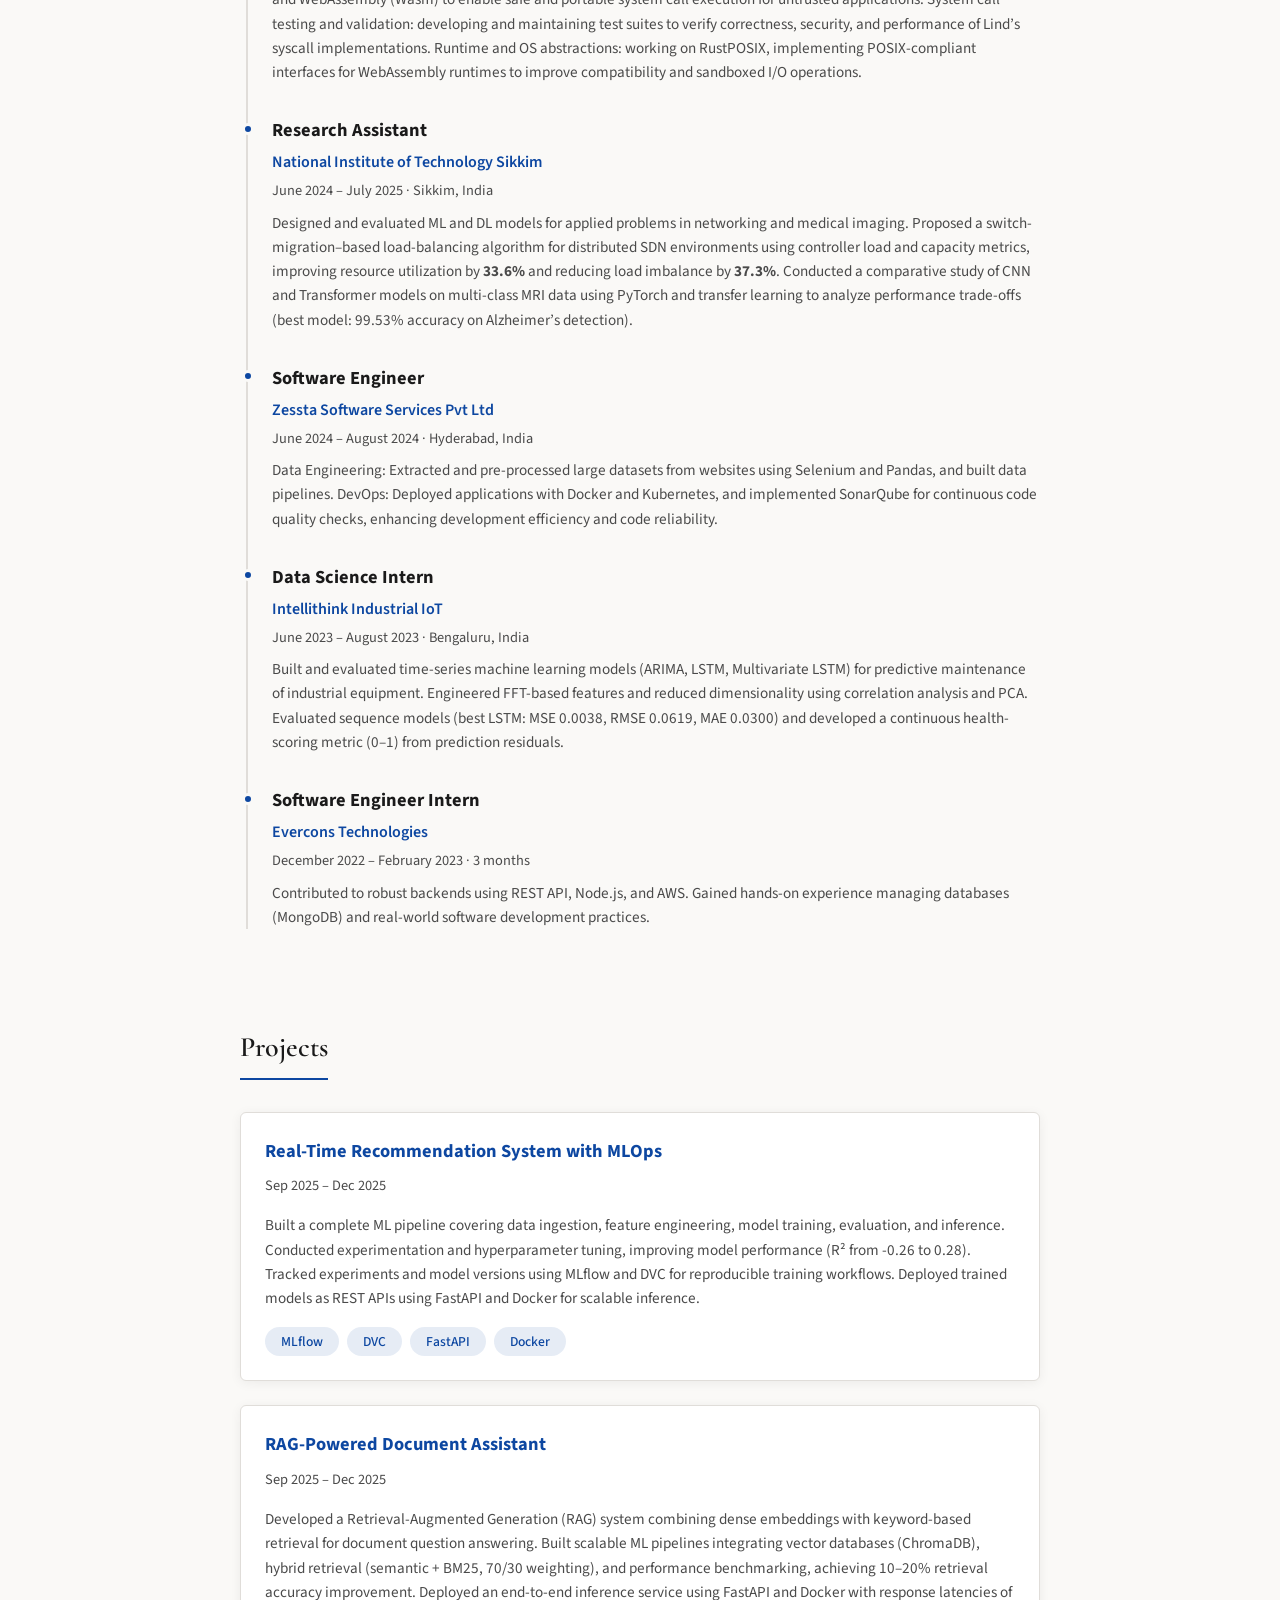
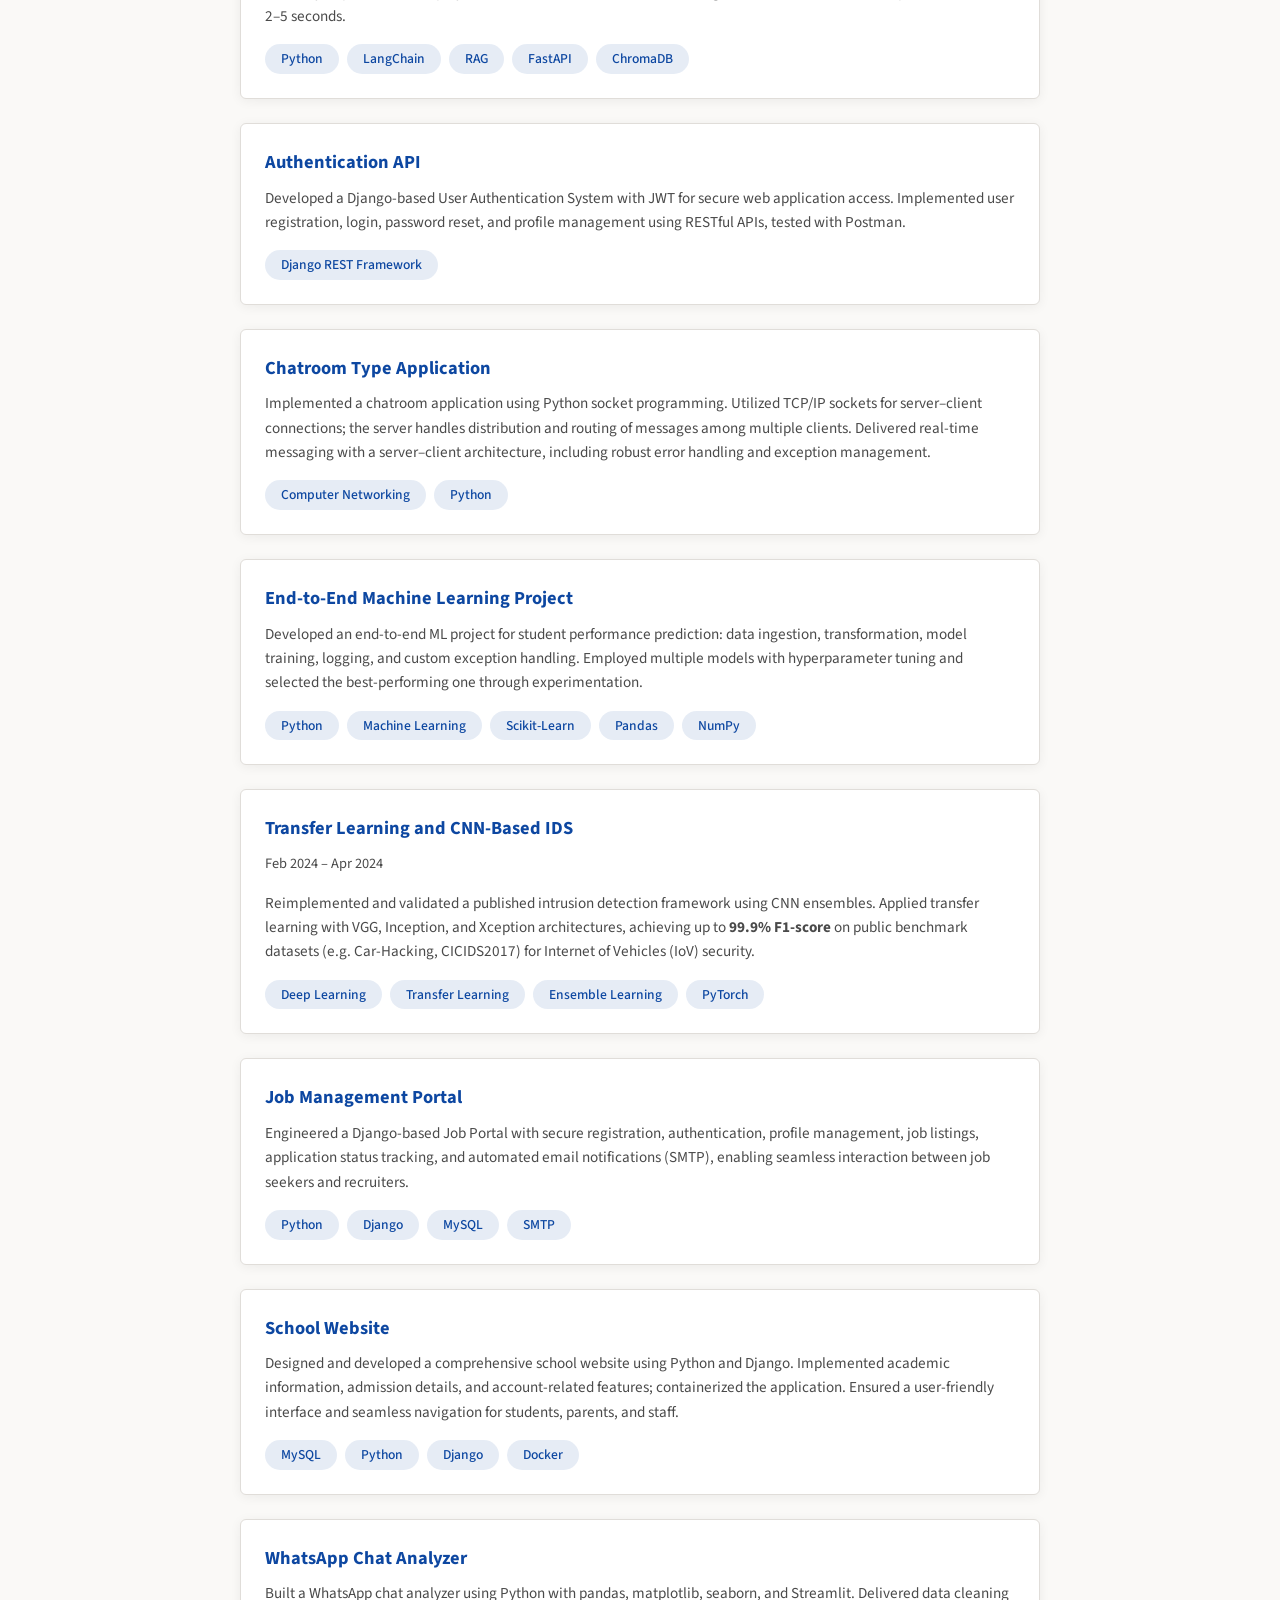
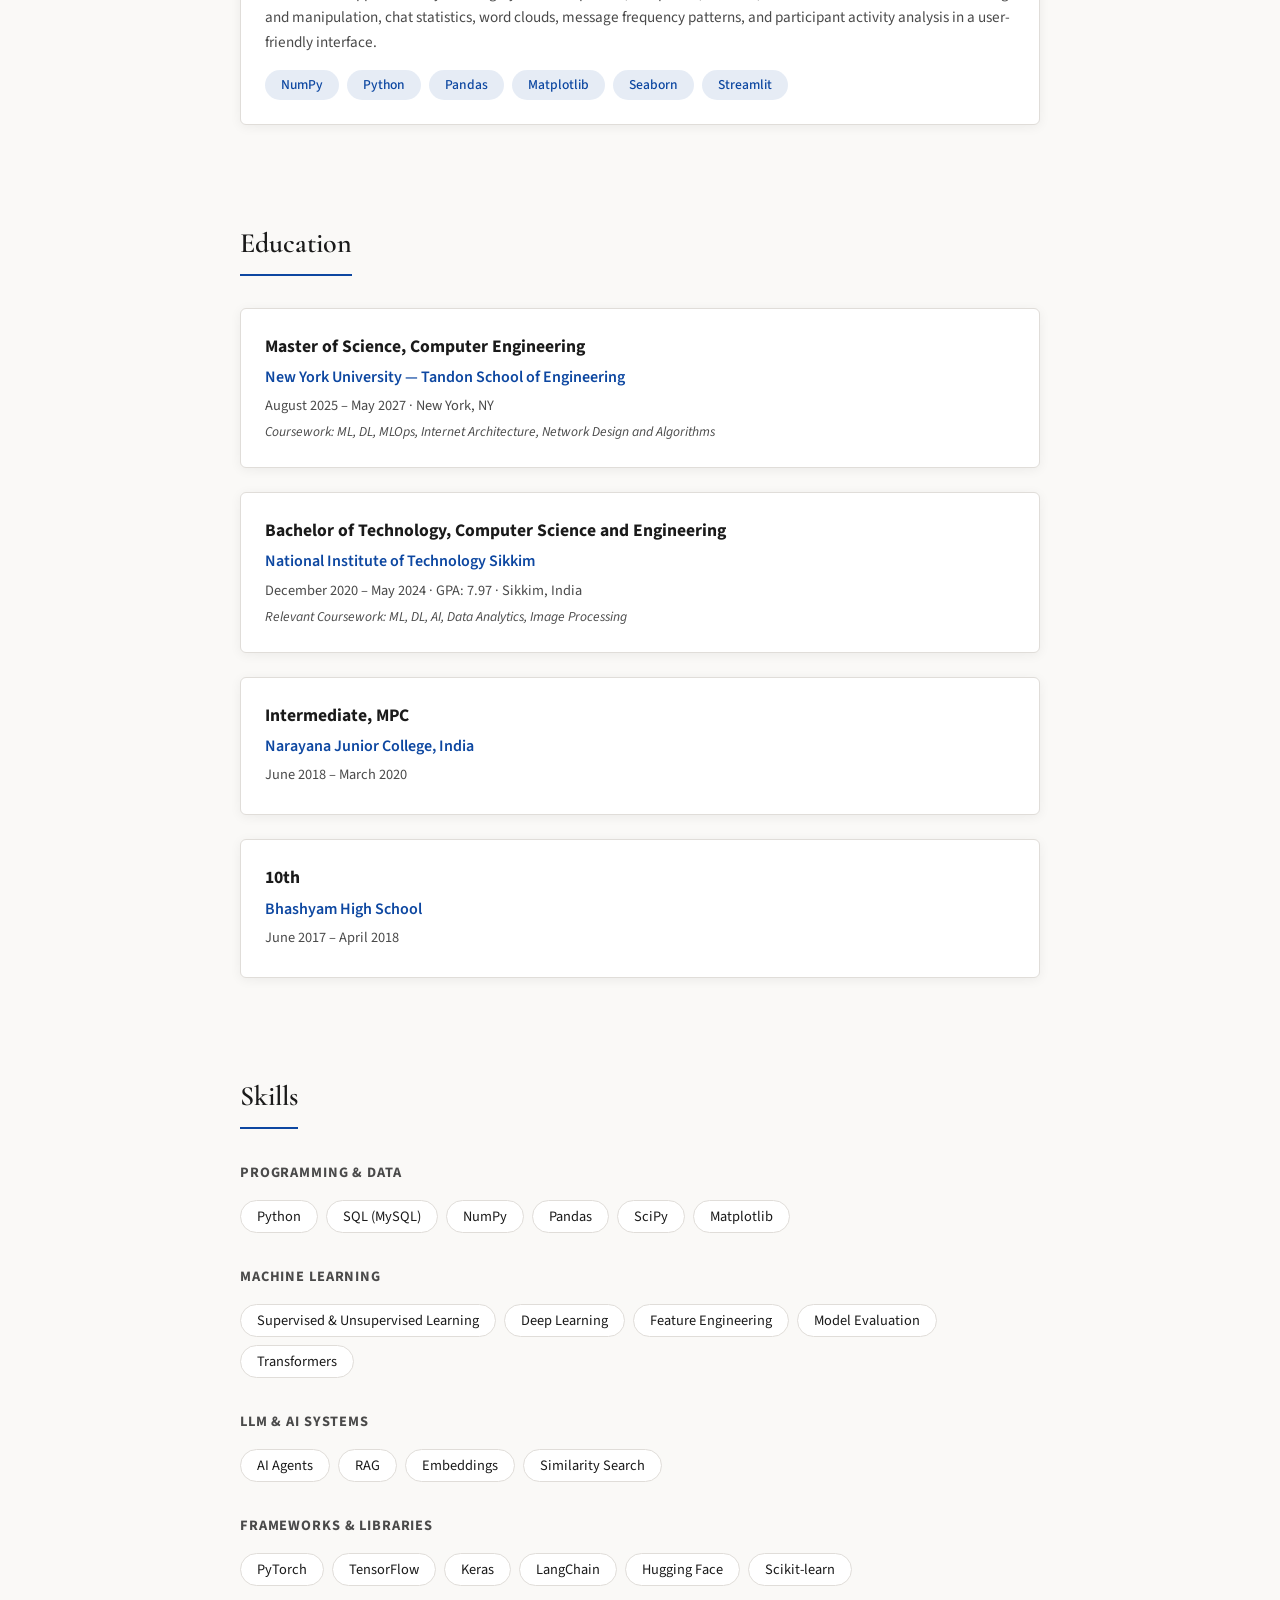
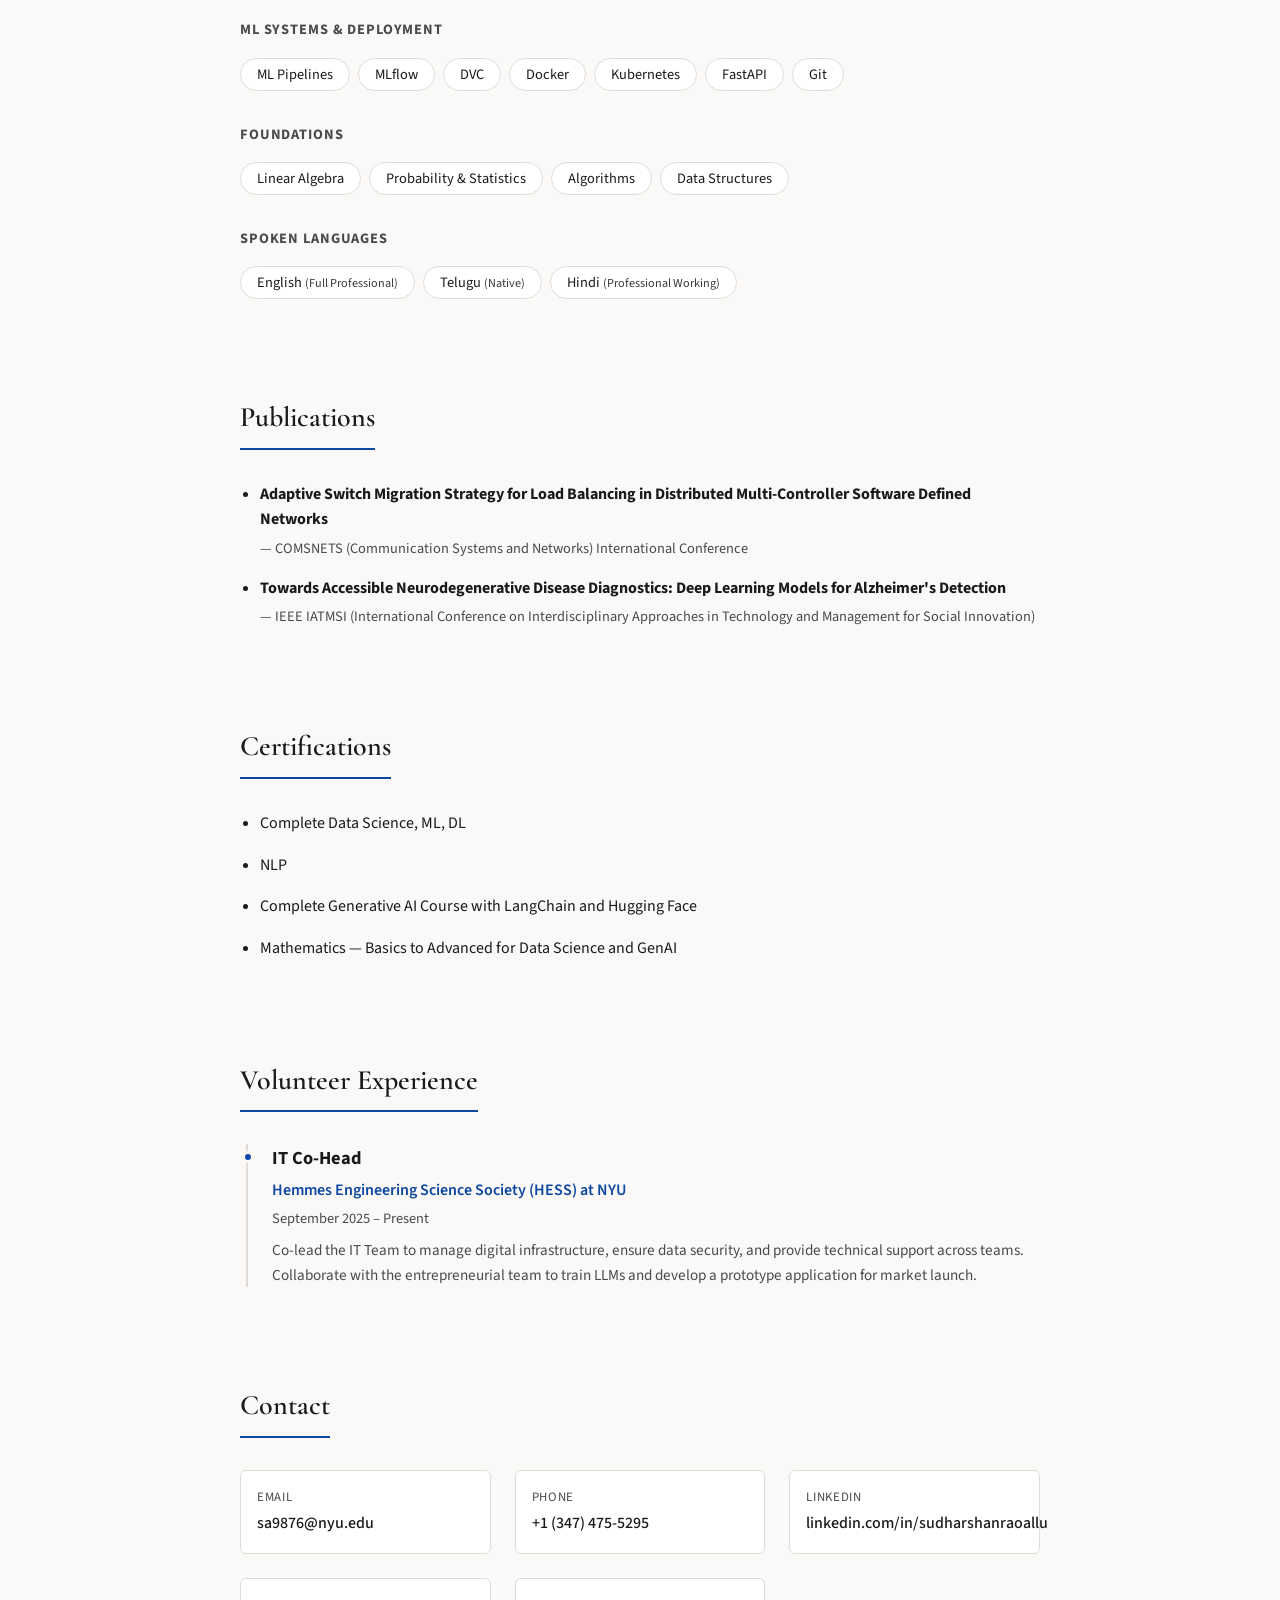
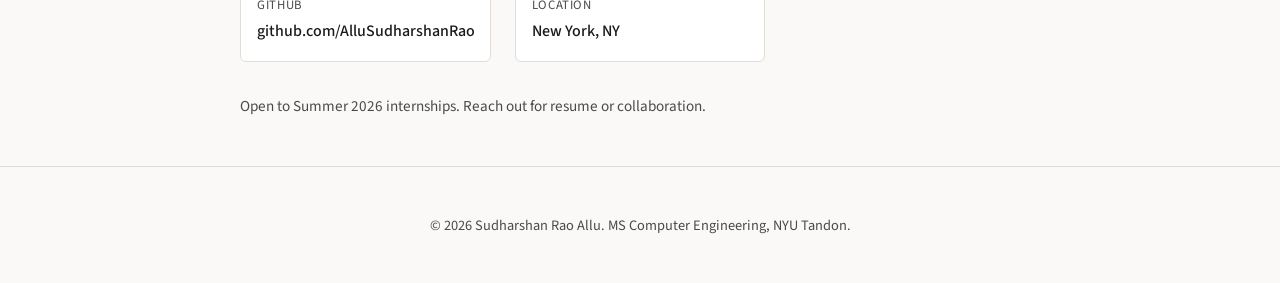
==== commit 51456fcb: "Clean up code: simplify HTML/CSS/JS, trim README, remove extra files Made-with: Cursor" ====
--- a/index.html
+++ b/index.html
@@ -1,14 +1,14 @@
 <!DOCTYPE html>
 <html lang="en">
 <head>
-  <meta charset="UTF-8" />
-  <meta name="viewport" content="width=device-width, initial-scale=1.0" />
-  <meta name="description" content="Sudharshan Rao Allu - MS Computer Engineering @ NYU. Backend Software Engineer & Machine Learning Engineer. Portfolio and resume for recruiters." />
+  <meta charset="UTF-8">
+  <meta name="viewport" content="width=device-width, initial-scale=1.0">
   <title>Sudharshan Rao Allu | ML & Backend Engineer | NYU</title>
-  <link rel="preconnect" href="https://fonts.googleapis.com" />
-  <link rel="preconnect" href="https://fonts.gstatic.com" crossorigin />
-  <link href="https://fonts.googleapis.com/css2?family=Cormorant+Garamond:ital,wght@0,400;0,600;1,400&family=Source+Sans+3:wght@400;500;600;700&display=swap" rel="stylesheet" />
-  <link rel="stylesheet" href="styles.css" />
+  <meta name="description" content="Sudharshan Rao Allu — MS Computer Engineering @ NYU. ML & Backend Engineer. Portfolio.">
+  <link rel="preconnect" href="https://fonts.googleapis.com">
+  <link rel="preconnect" href="https://fonts.gstatic.com" crossorigin>
+  <link href="https://fonts.googleapis.com/css2?family=Cormorant+Garamond:ital,wght@0,400;0,600;1,400&family=Source+Sans+3:wght@400;500;600;700&display=swap" rel="stylesheet">
+  <link rel="stylesheet" href="styles.css">
 </head>
 <body>
   <header class="site-header" id="header">
--- a/styles.css
+++ b/styles.css
@@ -1,7 +1,6 @@
-/* ---- Variables ---- */
 :root {
   --color-bg: #faf9f7;
-  --color-surface: #ffffff;
+  --color-surface: #fff;
   --color-text: #1a1a1a;
   --color-text-muted: #4a4a4a;
   --color-accent: #0d47a1;
@@ -20,7 +19,6 @@
   --transition: 0.2s ease;
 }
 
-/* ---- Reset & base ---- */
 *, *::before, *::after { box-sizing: border-box; }
 html { scroll-behavior: smooth; }
 body {
@@ -32,7 +30,6 @@
   background: var(--color-bg);
 }
 
-/* ---- Header ---- */
 .site-header {
   position: sticky;
   top: 0;
@@ -42,6 +39,7 @@
   border-bottom: 1px solid var(--color-border);
 }
 .site-header.is-scrolled { box-shadow: var(--shadow); }
+
 .nav {
   max-width: 960px;
   margin: 0 auto;
@@ -88,7 +86,6 @@
   background: var(--color-text);
 }
 
-/* ---- Hero ---- */
 .hero {
   min-height: 70vh;
   display: flex;
@@ -112,16 +109,12 @@
   font-weight: 600;
   margin: 0 0 var(--space-xs);
 }
-.hero-subtitle {
+.hero-subtitle, .hero-location {
   font-size: 1rem;
   color: var(--color-text-muted);
   margin: 0 0 var(--space-xs);
 }
-.hero-location {
-  font-size: 0.95rem;
-  color: var(--color-text-muted);
-  margin: 0 0 var(--space-xl);
-}
+.hero-location { margin-bottom: var(--space-xl); }
 .hero-cta {
   display: flex;
   gap: var(--space-md);
@@ -129,7 +122,6 @@
   flex-wrap: wrap;
 }
 
-/* ---- Buttons ---- */
 .btn {
   display: inline-block;
   padding: var(--space-sm) var(--space-lg);
@@ -152,14 +144,8 @@
 }
 .btn-secondary:hover { background: var(--color-accent); color: #fff; }
 
-/* ---- Sections ---- */
-.section {
-  padding: var(--space-2xl) var(--space-lg);
-}
-.container {
-  max-width: 800px;
-  margin: 0 auto;
-}
+.section { padding: var(--space-2xl) var(--space-lg); }
+.container { max-width: 800px; margin: 0 auto; }
 .section-title {
   font-family: var(--font-serif);
   font-size: 1.75rem;
@@ -171,7 +157,6 @@
   display: inline-block;
 }
 
-/* ---- About ---- */
 .about-content p { margin: 0 0 var(--space-md); }
 .about-content .lead { font-size: 1.1rem; color: var(--color-text-muted); }
 .about-content .highlight {
@@ -181,7 +166,6 @@
   border-left: 4px solid var(--color-accent);
 }
 
-/* ---- Timeline (Experience) ---- */
 .timeline {
   position: relative;
   padding-left: var(--space-xl);
@@ -195,10 +179,7 @@
   width: 2px;
   background: var(--color-border);
 }
-.timeline-item {
-  position: relative;
-  padding-bottom: var(--space-xl);
-}
+.timeline-item { position: relative; padding-bottom: var(--space-xl); }
 .timeline-item:last-child { padding-bottom: 0; }
 .timeline-marker {
   position: absolute;
@@ -215,11 +196,7 @@
 .timeline-content .meta { font-size: 0.9rem; color: var(--color-text-muted); margin: 0 0 var(--space-sm); }
 .timeline-content .description { margin: 0; font-size: 0.95rem; color: var(--color-text-muted); }
 
-/* ---- Projects ---- */
-.project-cards {
-  display: grid;
-  gap: var(--space-lg);
-}
+.project-cards { display: grid; gap: var(--space-lg); }
 .project-card {
   background: var(--color-surface);
   padding: var(--space-lg);
@@ -265,11 +242,7 @@
   font-weight: 500;
 }
 
-/* ---- Cards (Education) ---- */
-.cards {
-  display: grid;
-  gap: var(--space-lg);
-}
+.cards { display: grid; gap: var(--space-lg); }
 .card {
   background: var(--color-surface);
   padding: var(--space-lg);
@@ -284,11 +257,7 @@
 .card .meta { font-size: 0.9rem; color: var(--color-text-muted); margin: 0 0 var(--space-xs); }
 .card .coursework { font-size: 0.85rem; color: var(--color-text-muted); margin: 0; font-style: italic; }
 
-/* ---- Skills ---- */
-.skills-grid {
-  display: grid;
-  gap: var(--space-xl);
-}
+.skills-grid { display: grid; gap: var(--space-xl); }
 .skill-group h4 {
   font-size: 0.9rem;
   text-transform: uppercase;
@@ -311,23 +280,13 @@
   font-size: 0.9rem;
   border: 1px solid var(--color-border);
 }
-.skill-tags.highlight-tags li {
-  background: var(--color-accent);
-  color: #fff;
-  border-color: var(--color-accent);
-}
 .skill-tags.lang-tags li span { opacity: 0.85; font-size: 0.85em; }
 
-/* ---- Publications & Certifications ---- */
-.pub-list, .cert-list {
-  margin: 0;
-  padding-left: 1.25rem;
-}
+.pub-list, .cert-list { margin: 0; padding-left: 1.25rem; }
 .pub-list li, .cert-list li { margin-bottom: var(--space-md); }
 .pub-list li:last-child, .cert-list li:last-child { margin-bottom: 0; }
 .pub-venue { display: block; font-weight: normal; font-size: 0.9rem; color: var(--color-text-muted); margin-top: var(--space-xs); }
 
-/* ---- Contact ---- */
 .contact-grid {
   display: grid;
   grid-template-columns: repeat(auto-fill, minmax(200px, 1fr));
@@ -359,7 +318,6 @@
 .contact-value { font-weight: 500; }
 .contact-note { color: var(--color-text-muted); font-size: 0.95rem; margin: 0; }
 
-/* ---- Footer ---- */
 .site-footer {
   padding: var(--space-xl) var(--space-lg);
   text-align: center;
@@ -368,7 +326,6 @@
   border-top: 1px solid var(--color-border);
 }
 
-/* ---- Mobile ---- */
 @media (max-width: 700px) {
   .nav-toggle { display: flex; }
   .nav-links {
@@ -391,13 +348,8 @@
   .timeline-marker { left: calc(-1 * var(--space-lg) + 2px); }
 }
 
-/* ---- Print ---- */
 @media print {
-  :root {
-    --color-bg: #fff;
-    --color-surface: #fff;
-    --color-border: #ccc;
-  }
+  :root { --color-bg: #fff; --color-surface: #fff; --color-border: #ccc; }
   .site-header { position: static; background: #fff; }
   .nav-toggle { display: none !important; }
   .nav-links { display: flex !important; transform: none !important; position: static !important; height: auto !important; width: auto !important; box-shadow: none !important; }
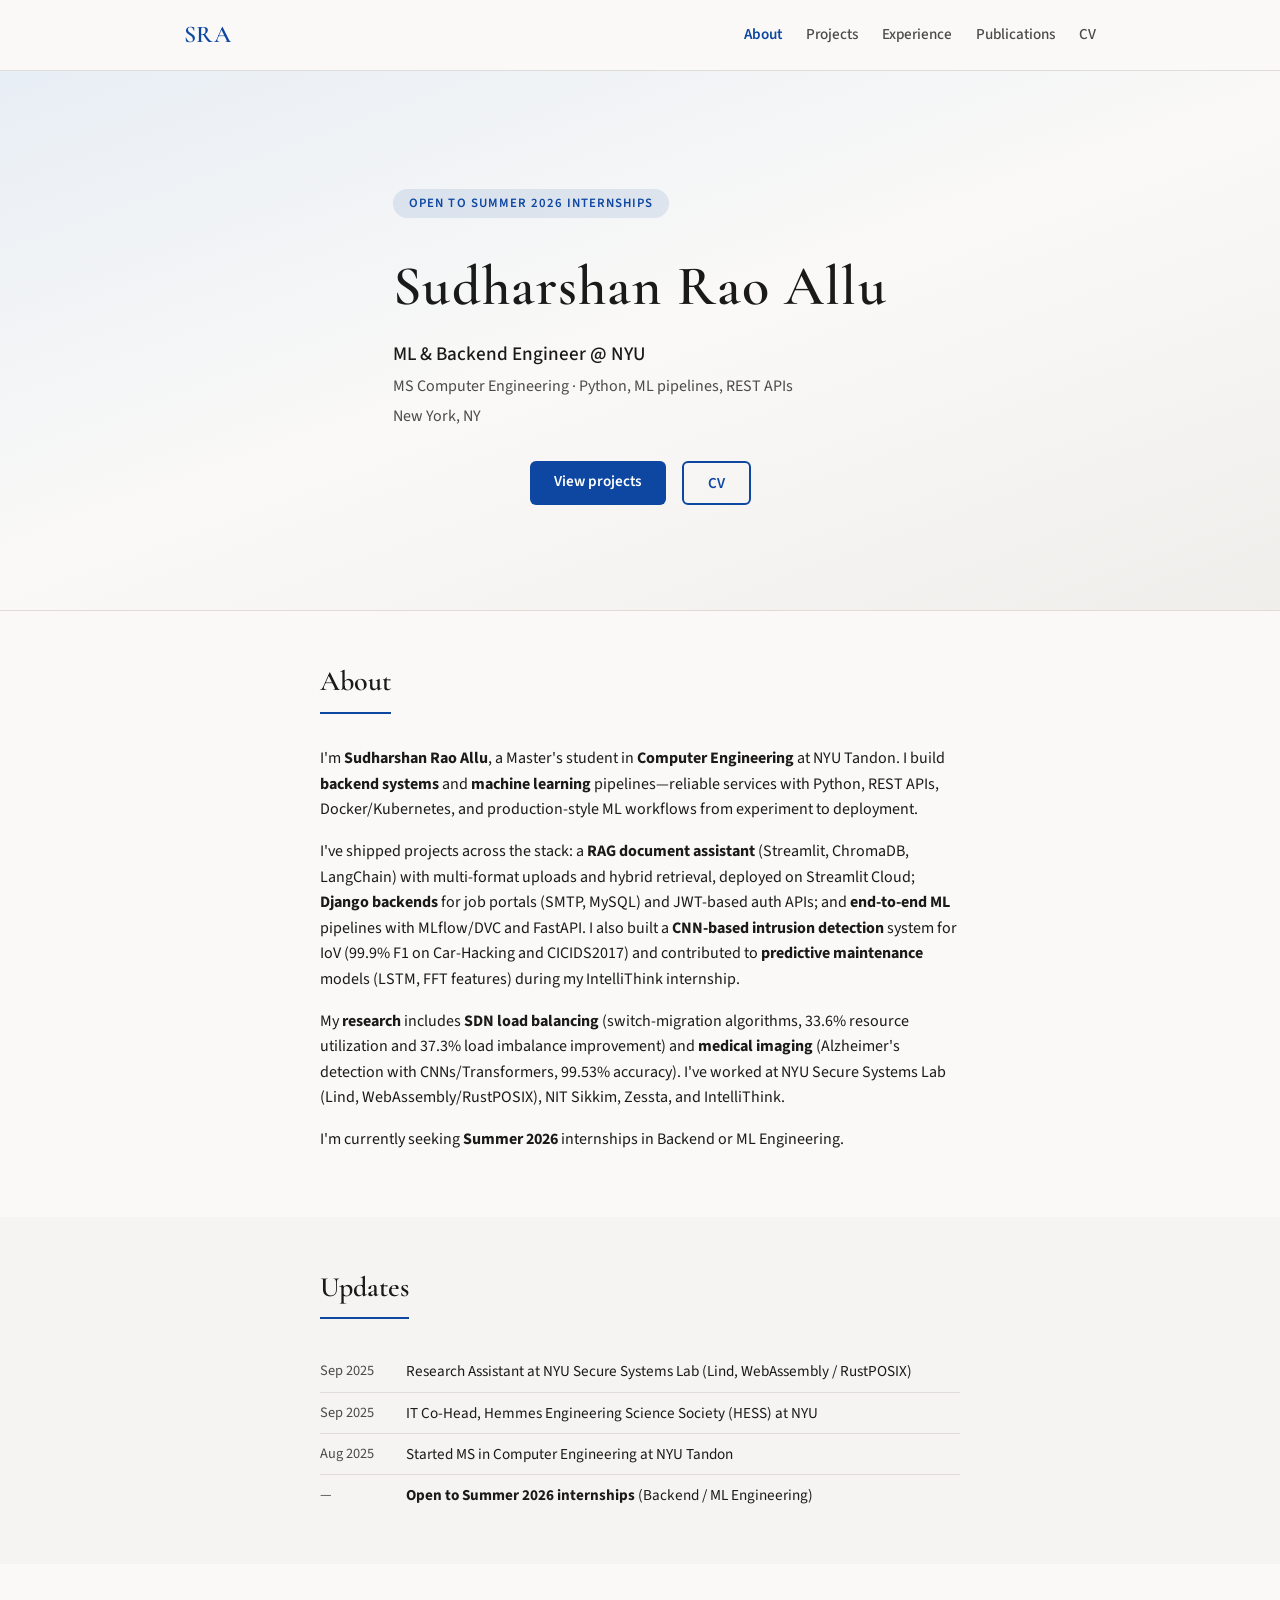
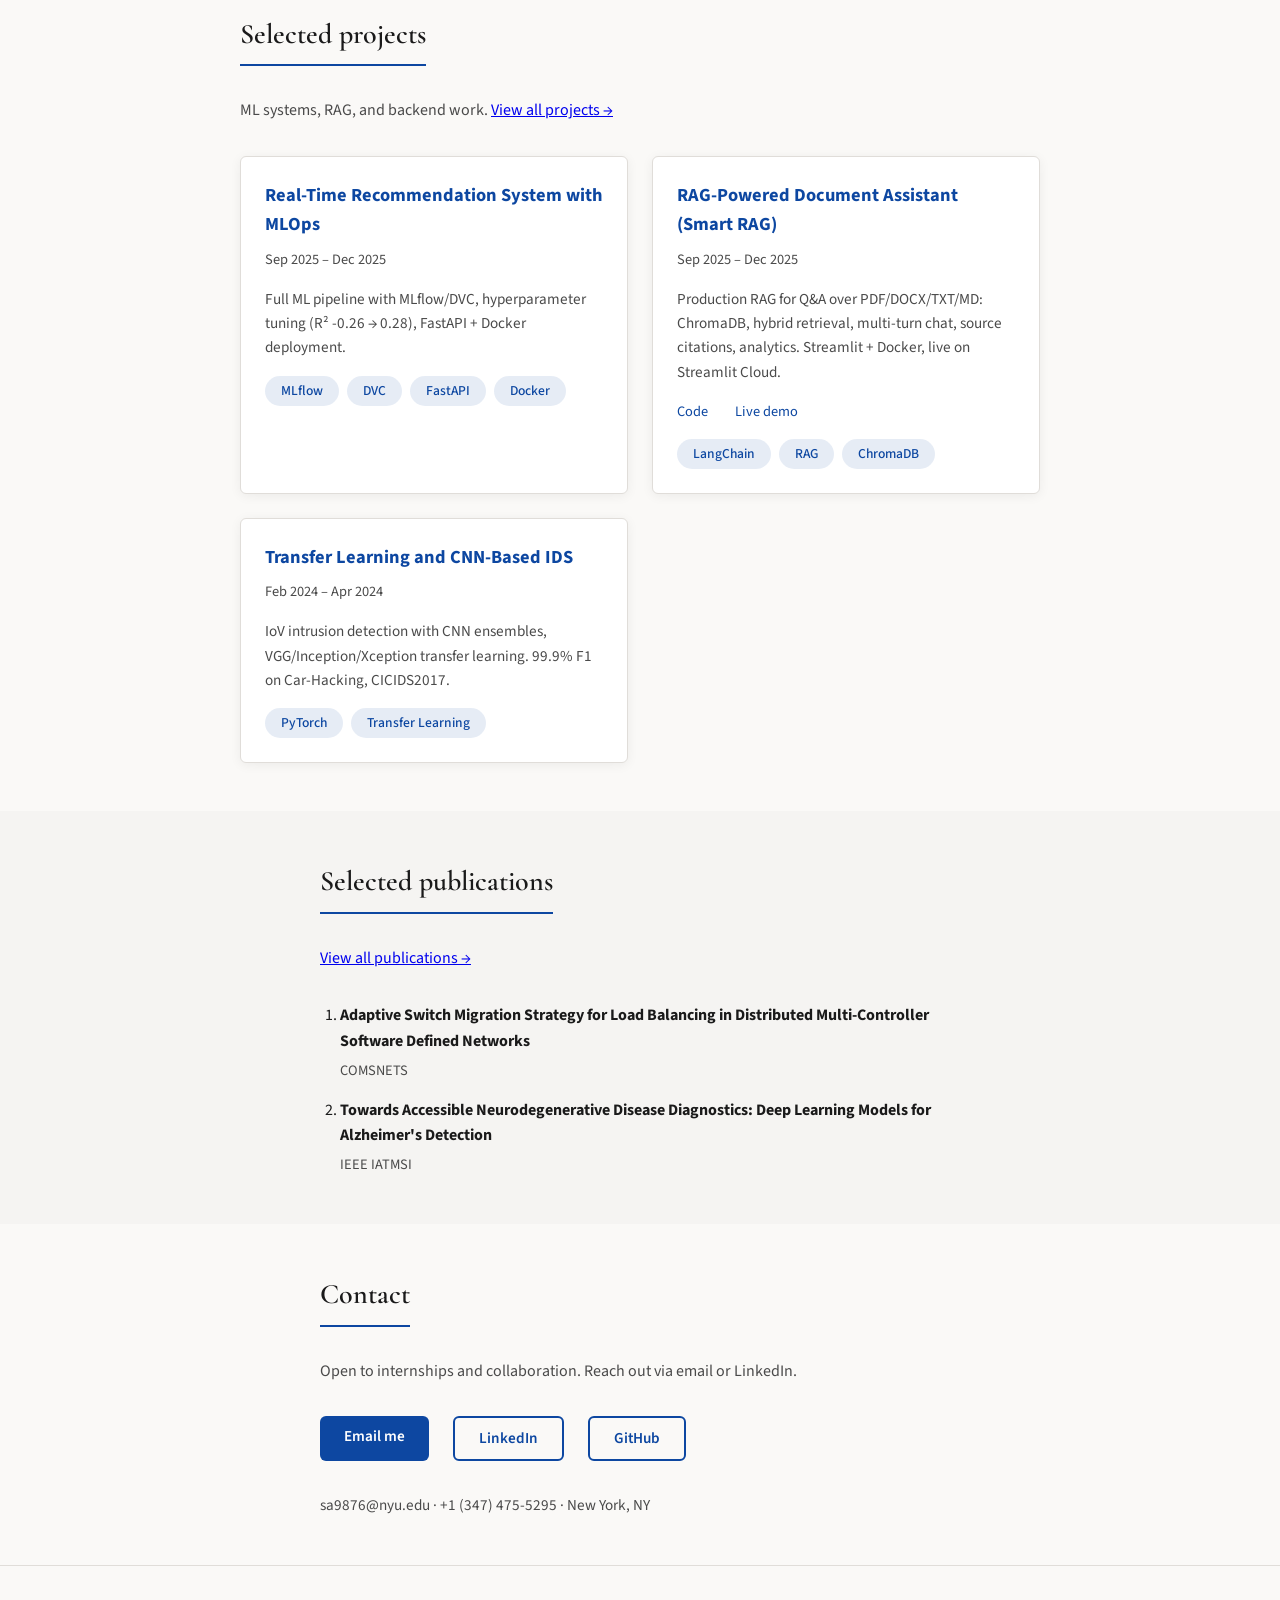
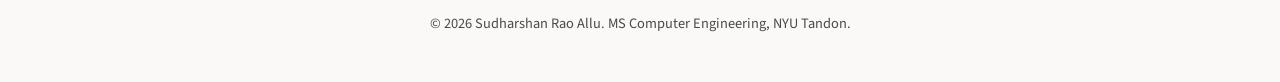
==== commit 73081bd7: "Add links, expand About and projects, multi-page nav (Title Case) Made-with: Cursor" ====
--- a/index.html
+++ b/index.html
@@ -10,115 +10,87 @@
   <link href="https://fonts.googleapis.com/css2?family=Cormorant+Garamond:ital,wght@0,400;0,600;1,400&family=Source+Sans+3:wght@400;500;600;700&display=swap" rel="stylesheet">
   <link rel="stylesheet" href="styles.css">
 </head>
-<body>
+<body class="page-about">
   <header class="site-header" id="header">
     <nav class="nav" aria-label="Main navigation">
-      <a href="#hero" class="nav-logo">SRA</a>
+      <a href="index.html" class="nav-logo">SRA</a>
       <button class="nav-toggle" aria-label="Toggle menu" aria-expanded="false">
         <span></span><span></span><span></span>
       </button>
       <ul class="nav-links">
-        <li><a href="#about">About</a></li>
-        <li><a href="#experience">Experience</a></li>
-        <li><a href="#projects">Projects</a></li>
-        <li><a href="#education">Education</a></li>
-        <li><a href="#skills">Skills</a></li>
-        <li><a href="#publications">Publications</a></li>
-        <li><a href="#certifications">Certifications</a></li>
-        <li><a href="#volunteer">Volunteer</a></li>
-        <li><a href="#contact">Contact</a></li>
+        <li><a href="index.html">About</a></li>
+        <li><a href="projects.html">Projects</a></li>
+        <li><a href="experience.html">Experience</a></li>
+        <li><a href="publications.html">Publications</a></li>
+        <li><a href="cv.html">CV</a></li>
       </ul>
     </nav>
   </header>
 
   <main>
-    <section class="hero" id="hero">
-      <div class="hero-content">
+    <section class="hero hero-compact" id="hero">
+      <div class="container">
+        <p class="hero-badge">Open to Summer 2026 internships</p>
         <h1 class="hero-name">Sudharshan Rao Allu</h1>
-        <p class="hero-title">Machine Learning Engineer & Backend Software Engineer</p>
-        <p class="hero-subtitle">Python · ML Systems · REST APIs · MS Computer Engineering @ NYU</p>
+        <p class="hero-tagline">ML & Backend Engineer @ NYU</p>
+        <p class="hero-subtitle">MS Computer Engineering · Python, ML pipelines, REST APIs</p>
         <p class="hero-location">New York, NY</p>
         <div class="hero-cta">
-          <a href="#contact" class="btn btn-primary">Get in touch</a>
-          <a href="#experience" class="btn btn-secondary">View experience</a>
+          <a href="projects.html" class="btn btn-primary">View projects</a>
+          <a href="cv.html" class="btn btn-secondary">CV</a>
         </div>
       </div>
     </section>
 
-    <section class="section about" id="about">
-      <div class="container">
+    <section class="section">
+      <div class="container container-narrow">
         <h2 class="section-title">About</h2>
         <div class="about-content">
-          <p class="lead">Master's student in Computer Engineering at NYU Tandon, actively seeking <strong>Backend Software Engineer</strong> and <strong>Machine Learning Engineer</strong> internship roles.</p>
-          <p>I focus on backend software engineering—building reliable, scalable services using Python, REST APIs, databases, and containerized workflows. I enjoy designing clean service architectures, handling concurrent workloads, and improving system performance and reliability.</p>
-          <p>Alongside backend development, I work with machine learning systems, integrating models into production-style services. My experience includes building ML pipelines, experimentation workflows, and ML-powered APIs, as well as optimization in distributed systems and data-driven applications.</p>
-          <p>I have applied these skills through projects and research: backend systems supporting high-volume data pipelines, ML workflows processing millions of samples, and distributed optimization techniques delivering <strong>30%+ efficiency improvements</strong>. I prioritize engineering rigor, reproducibility, and maintainable system design.</p>
-          <p class="highlight">Seeking <strong>Summer 2026</strong> internship opportunities in Backend Software Engineering or Machine Learning Engineering.</p>
+          <p>I'm <strong>Sudharshan Rao Allu</strong>, a Master's student in <strong>Computer Engineering</strong> at NYU Tandon. I build <strong>backend systems</strong> and <strong>machine learning</strong> pipelines—reliable services with Python, REST APIs, Docker/Kubernetes, and production-style ML workflows from experiment to deployment.</p>
+          <p>I've shipped projects across the stack: a <strong>RAG document assistant</strong> (Streamlit, ChromaDB, LangChain) with multi-format uploads and hybrid retrieval, deployed on Streamlit Cloud; <strong>Django backends</strong> for job portals (SMTP, MySQL) and JWT-based auth APIs; and <strong>end-to-end ML</strong> pipelines with MLflow/DVC and FastAPI. I also built a <strong>CNN-based intrusion detection</strong> system for IoV (99.9% F1 on Car-Hacking and CICIDS2017) and contributed to <strong>predictive maintenance</strong> models (LSTM, FFT features) during my IntelliThink internship.</p>
+          <p>My <strong>research</strong> includes <strong>SDN load balancing</strong> (switch-migration algorithms, 33.6% resource utilization and 37.3% load imbalance improvement) and <strong>medical imaging</strong> (Alzheimer's detection with CNNs/Transformers, 99.53% accuracy). I've worked at NYU Secure Systems Lab (Lind, WebAssembly/RustPOSIX), NIT Sikkim, Zessta, and IntelliThink.</p>
+          <p>I'm currently seeking <strong>Summer 2026</strong> internships in Backend or ML Engineering.</p>
         </div>
       </div>
     </section>
 
-    <section class="section experience" id="experience">
-      <div class="container">
-        <h2 class="section-title">Experience</h2>
-        <div class="timeline">
-          <article class="timeline-item">
-            <div class="timeline-marker"></div>
-            <div class="timeline-content">
-              <h3>Research Assistant (Volunteer)</h3>
-              <p class="company">NYU Secure Systems Lab</p>
-              <p class="meta">September 2025 – December 2025 · Advisor: Prof. Justin Cappos; Co-advised by Nick Renner</p>
-              <p class="description">Secure Systems Development: Contributing to Lind, a secure OS abstraction layer built on Google Native Client (NaCl) and WebAssembly (Wasm) to enable safe and portable system call execution for untrusted applications. System call testing and validation: developing and maintaining test suites to verify correctness, security, and performance of Lind’s syscall implementations. Runtime and OS abstractions: working on RustPOSIX, implementing POSIX-compliant interfaces for WebAssembly runtimes to improve compatibility and sandboxed I/O operations.</p>
-            </div>
-          </article>
-          <article class="timeline-item">
-            <div class="timeline-marker"></div>
-            <div class="timeline-content">
-              <h3>Research Assistant</h3>
-              <p class="company">National Institute of Technology Sikkim</p>
-              <p class="meta">June 2024 – July 2025 · Sikkim, India</p>
-              <p class="description">Designed and evaluated ML and DL models for applied problems in networking and medical imaging. Proposed a switch-migration–based load-balancing algorithm for distributed SDN environments using controller load and capacity metrics, improving resource utilization by <strong>33.6%</strong> and reducing load imbalance by <strong>37.3%</strong>. Conducted a comparative study of CNN and Transformer models on multi-class MRI data using PyTorch and transfer learning to analyze performance trade-offs (best model: 99.53% accuracy on Alzheimer’s detection).</p>
-            </div>
-          </article>
-          <article class="timeline-item">
-            <div class="timeline-marker"></div>
-            <div class="timeline-content">
-              <h3>Software Engineer</h3>
-              <p class="company">Zessta Software Services Pvt Ltd</p>
-              <p class="meta">June 2024 – August 2024 · Hyderabad, India</p>
-              <p class="description">Data Engineering: Extracted and pre-processed large datasets from websites using Selenium and Pandas, and built data pipelines. DevOps: Deployed applications with Docker and Kubernetes, and implemented SonarQube for continuous code quality checks, enhancing development efficiency and code reliability.</p>
-            </div>
-          </article>
-          <article class="timeline-item">
-            <div class="timeline-marker"></div>
-            <div class="timeline-content">
-              <h3>Data Science Intern</h3>
-              <p class="company">Intellithink Industrial IoT</p>
-              <p class="meta">June 2023 – August 2023 · Bengaluru, India</p>
-              <p class="description">Built and evaluated time-series machine learning models (ARIMA, LSTM, Multivariate LSTM) for predictive maintenance of industrial equipment. Engineered FFT-based features and reduced dimensionality using correlation analysis and PCA. Evaluated sequence models (best LSTM: MSE 0.0038, RMSE 0.0619, MAE 0.0300) and developed a continuous health-scoring metric (0–1) from prediction residuals.</p>
-            </div>
-          </article>
-          <article class="timeline-item">
-            <div class="timeline-marker"></div>
-            <div class="timeline-content">
-              <h3>Software Engineer Intern</h3>
-              <p class="company">Evercons Technologies</p>
-              <p class="meta">December 2022 – February 2023 · 3 months</p>
-              <p class="description">Contributed to robust backends using REST API, Node.js, and AWS. Gained hands-on experience managing databases (MongoDB) and real-world software development practices.</p>
-            </div>
-          </article>
+    <section class="section alt-bg">
+      <div class="container container-narrow">
+        <h2 class="section-title">Updates</h2>
+        <div class="updates-table-wrap">
+          <table class="updates-table">
+            <tbody>
+              <tr>
+                <td class="updates-date">Sep 2025</td>
+                <td>Research Assistant at NYU Secure Systems Lab (Lind, WebAssembly / RustPOSIX)</td>
+              </tr>
+              <tr>
+                <td class="updates-date">Sep 2025</td>
+                <td>IT Co-Head, Hemmes Engineering Science Society (HESS) at NYU</td>
+              </tr>
+              <tr>
+                <td class="updates-date">Aug 2025</td>
+                <td>Started MS in Computer Engineering at NYU Tandon</td>
+              </tr>
+              <tr>
+                <td class="updates-date">—</td>
+                <td><strong>Open to Summer 2026 internships</strong> (Backend / ML Engineering)</td>
+              </tr>
+            </tbody>
+          </table>
         </div>
       </div>
     </section>
 
-    <section class="section projects" id="projects">
+    <section class="section">
       <div class="container">
-        <h2 class="section-title">Projects</h2>
-        <div class="project-cards">
+        <h2 class="section-title">Selected projects</h2>
+        <p class="section-intro">ML systems, RAG, and backend work. <a href="projects.html">View all projects →</a></p>
+        <div class="project-cards project-cards-preview">
           <article class="project-card">
-            <h3>Real-Time Recommendation System with MLOps</h3>
+            <h3><a href="projects.html#mlops">Real-Time Recommendation System with MLOps</a></h3>
             <p class="project-meta">Sep 2025 – Dec 2025</p>
-            <p class="project-desc">Built a complete ML pipeline covering data ingestion, feature engineering, model training, evaluation, and inference. Conducted experimentation and hyperparameter tuning, improving model performance (R² from -0.26 to 0.28). Tracked experiments and model versions using MLflow and DVC for reproducible training workflows. Deployed trained models as REST APIs using FastAPI and Docker for scalable inference.</p>
+            <p class="project-desc">Full ML pipeline with MLflow/DVC, hyperparameter tuning (R² -0.26 → 0.28), FastAPI + Docker deployment.</p>
             <ul class="project-skills">
               <li>MLflow</li>
               <li>DVC</li>
@@ -127,269 +99,59 @@
             </ul>
           </article>
           <article class="project-card">
-            <h3>RAG-Powered Document Assistant</h3>
+            <h3><a href="projects.html#rag">RAG-Powered Document Assistant (Smart RAG)</a></h3>
             <p class="project-meta">Sep 2025 – Dec 2025</p>
-            <p class="project-desc">Developed a Retrieval-Augmented Generation (RAG) system combining dense embeddings with keyword-based retrieval for document question answering. Built scalable ML pipelines integrating vector databases (ChromaDB), hybrid retrieval (semantic + BM25, 70/30 weighting), and performance benchmarking, achieving 10–20% retrieval accuracy improvement. Deployed an end-to-end inference service using FastAPI and Docker with response latencies of 2–5 seconds.</p>
+            <p class="project-desc">Production RAG for Q&A over PDF/DOCX/TXT/MD: ChromaDB, hybrid retrieval, multi-turn chat, source citations, analytics. Streamlit + Docker, live on Streamlit Cloud.</p>
+            <p class="project-links">
+              <a href="https://github.com/AlluSudharshanRao/smart-rag-assistant" target="_blank" rel="noopener noreferrer">Code</a>
+              <a href="https://smart-rag-assistant.streamlit.app/" target="_blank" rel="noopener noreferrer">Live demo</a>
+            </p>
             <ul class="project-skills">
-              <li>Python</li>
               <li>LangChain</li>
               <li>RAG</li>
-              <li>FastAPI</li>
               <li>ChromaDB</li>
             </ul>
           </article>
           <article class="project-card">
-            <h3>Authentication API</h3>
-            <p class="project-desc">Developed a Django-based User Authentication System with JWT for secure web application access. Implemented user registration, login, password reset, and profile management using RESTful APIs, tested with Postman.</p>
+            <h3><a href="projects.html#ids">Transfer Learning and CNN-Based IDS</a></h3>
+            <p class="project-meta">Feb 2024 – Apr 2024</p>
+            <p class="project-desc">IoV intrusion detection with CNN ensembles, VGG/Inception/Xception transfer learning. 99.9% F1 on Car-Hacking, CICIDS2017.</p>
             <ul class="project-skills">
-              <li>Django REST Framework</li>
-            </ul>
-          </article>
-          <article class="project-card">
-            <h3>Chatroom Type Application</h3>
-            <p class="project-desc">Implemented a chatroom application using Python socket programming. Utilized TCP/IP sockets for server–client connections; the server handles distribution and routing of messages among multiple clients. Delivered real-time messaging with a server–client architecture, including robust error handling and exception management.</p>
-            <ul class="project-skills">
-              <li>Computer Networking</li>
-              <li>Python</li>
-            </ul>
-          </article>
-          <article class="project-card">
-            <h3>End-to-End Machine Learning Project</h3>
-            <p class="project-desc">Developed an end-to-end ML project for student performance prediction: data ingestion, transformation, model training, logging, and custom exception handling. Employed multiple models with hyperparameter tuning and selected the best-performing one through experimentation.</p>
-            <ul class="project-skills">
-              <li>Python</li>
-              <li>Machine Learning</li>
-              <li>Scikit-Learn</li>
-              <li>Pandas</li>
-              <li>NumPy</li>
-            </ul>
-          </article>
-          <article class="project-card">
-            <h3>Transfer Learning and CNN-Based IDS</h3>
-            <p class="project-meta">Feb 2024 – Apr 2024</p>
-            <p class="project-desc">Reimplemented and validated a published intrusion detection framework using CNN ensembles. Applied transfer learning with VGG, Inception, and Xception architectures, achieving up to <strong>99.9% F1-score</strong> on public benchmark datasets (e.g. Car-Hacking, CICIDS2017) for Internet of Vehicles (IoV) security.</p>
-            <ul class="project-skills">
-              <li>Deep Learning</li>
+              <li>PyTorch</li>
               <li>Transfer Learning</li>
-              <li>Ensemble Learning</li>
-              <li>PyTorch</li>
-            </ul>
-          </article>
-          <article class="project-card">
-            <h3>Job Management Portal</h3>
-            <p class="project-desc">Engineered a Django-based Job Portal with secure registration, authentication, profile management, job listings, application status tracking, and automated email notifications (SMTP), enabling seamless interaction between job seekers and recruiters.</p>
-            <ul class="project-skills">
-              <li>Python</li>
-              <li>Django</li>
-              <li>MySQL</li>
-              <li>SMTP</li>
-            </ul>
-          </article>
-          <article class="project-card">
-            <h3>School Website</h3>
-            <p class="project-desc">Designed and developed a comprehensive school website using Python and Django. Implemented academic information, admission details, and account-related features; containerized the application. Ensured a user-friendly interface and seamless navigation for students, parents, and staff.</p>
-            <ul class="project-skills">
-              <li>MySQL</li>
-              <li>Python</li>
-              <li>Django</li>
-              <li>Docker</li>
-            </ul>
-          </article>
-          <article class="project-card">
-            <h3>WhatsApp Chat Analyzer</h3>
-            <p class="project-desc">Built a WhatsApp chat analyzer using Python with pandas, matplotlib, seaborn, and Streamlit. Delivered data cleaning and manipulation, chat statistics, word clouds, message frequency patterns, and participant activity analysis in a user-friendly interface.</p>
-            <ul class="project-skills">
-              <li>NumPy</li>
-              <li>Python</li>
-              <li>Pandas</li>
-              <li>Matplotlib</li>
-              <li>Seaborn</li>
-              <li>Streamlit</li>
             </ul>
           </article>
         </div>
       </div>
     </section>
 
-    <section class="section education" id="education">
-      <div class="container">
-        <h2 class="section-title">Education</h2>
-        <div class="cards">
-          <article class="card">
-            <h3>Master of Science, Computer Engineering</h3>
-            <p class="company">New York University — Tandon School of Engineering</p>
-            <p class="meta">August 2025 – May 2027 · New York, NY</p>
-            <p class="coursework">Coursework: ML, DL, MLOps, Internet Architecture, Network Design and Algorithms</p>
-          </article>
-          <article class="card">
-            <h3>Bachelor of Technology, Computer Science and Engineering</h3>
-            <p class="company">National Institute of Technology Sikkim</p>
-            <p class="meta">December 2020 – May 2024 · GPA: 7.97 · Sikkim, India</p>
-            <p class="coursework">Relevant Coursework: ML, DL, AI, Data Analytics, Image Processing</p>
-          </article>
-          <article class="card">
-            <h3>Intermediate, MPC</h3>
-            <p class="company">Narayana Junior College, India</p>
-            <p class="meta">June 2018 – March 2020</p>
-          </article>
-          <article class="card">
-            <h3>10th</h3>
-            <p class="company">Bhashyam High School</p>
-            <p class="meta">June 2017 – April 2018</p>
-          </article>
-        </div>
+    <section class="section alt-bg">
+      <div class="container container-narrow">
+        <h2 class="section-title">Selected publications</h2>
+        <p class="section-intro"><a href="publications.html">View all publications →</a></p>
+        <ol class="pub-list pub-list-numbered">
+          <li>
+            <strong><a href="https://ieeexplore.ieee.org/abstract/document/10885650" target="_blank" rel="noopener noreferrer">Adaptive Switch Migration Strategy for Load Balancing in Distributed Multi-Controller Software Defined Networks</a></strong><br>
+            <span class="pub-venue">COMSNETS</span>
+          </li>
+          <li>
+            <strong><a href="https://ieeexplore.ieee.org/document/10984866" target="_blank" rel="noopener noreferrer">Towards Accessible Neurodegenerative Disease Diagnostics: Deep Learning Models for Alzheimer's Detection</a></strong><br>
+            <span class="pub-venue">IEEE IATMSI</span>
+          </li>
+        </ol>
       </div>
     </section>
 
-    <section class="section skills" id="skills">
-      <div class="container">
-        <h2 class="section-title">Skills</h2>
-        <div class="skills-grid">
-          <div class="skill-group">
-            <h4>Programming & data</h4>
-            <ul class="skill-tags">
-              <li>Python</li>
-              <li>SQL (MySQL)</li>
-              <li>NumPy</li>
-              <li>Pandas</li>
-              <li>SciPy</li>
-              <li>Matplotlib</li>
-            </ul>
-          </div>
-          <div class="skill-group">
-            <h4>Machine learning</h4>
-            <ul class="skill-tags">
-              <li>Supervised & Unsupervised Learning</li>
-              <li>Deep Learning</li>
-              <li>Feature Engineering</li>
-              <li>Model Evaluation</li>
-              <li>Transformers</li>
-            </ul>
-          </div>
-          <div class="skill-group">
-            <h4>LLM & AI systems</h4>
-            <ul class="skill-tags">
-              <li>AI Agents</li>
-              <li>RAG</li>
-              <li>Embeddings</li>
-              <li>Similarity Search</li>
-            </ul>
-          </div>
-          <div class="skill-group">
-            <h4>Frameworks & libraries</h4>
-            <ul class="skill-tags">
-              <li>PyTorch</li>
-              <li>TensorFlow</li>
-              <li>Keras</li>
-              <li>LangChain</li>
-              <li>Hugging Face</li>
-              <li>Scikit-learn</li>
-            </ul>
-          </div>
-          <div class="skill-group">
-            <h4>ML systems & deployment</h4>
-            <ul class="skill-tags">
-              <li>ML Pipelines</li>
-              <li>MLflow</li>
-              <li>DVC</li>
-              <li>Docker</li>
-              <li>Kubernetes</li>
-              <li>FastAPI</li>
-              <li>Git</li>
-            </ul>
-          </div>
-          <div class="skill-group">
-            <h4>Foundations</h4>
-            <ul class="skill-tags">
-              <li>Linear Algebra</li>
-              <li>Probability & Statistics</li>
-              <li>Algorithms</li>
-              <li>Data Structures</li>
-            </ul>
-          </div>
-          <div class="skill-group">
-            <h4>Spoken languages</h4>
-            <ul class="skill-tags lang-tags">
-              <li>English <span>(Full Professional)</span></li>
-              <li>Telugu <span>(Native)</span></li>
-              <li>Hindi <span>(Professional Working)</span></li>
-            </ul>
-          </div>
+    <section class="section">
+      <div class="container container-narrow">
+        <h2 class="section-title">Contact</h2>
+        <p class="section-intro">Open to internships and collaboration. Reach out via email or LinkedIn.</p>
+        <div class="contact-cta">
+          <a href="mailto:sa9876@nyu.edu" class="btn btn-primary">Email me</a>
+          <a href="https://www.linkedin.com/in/sudharshanraoallu" target="_blank" rel="noopener noreferrer" class="btn btn-secondary">LinkedIn</a>
+          <a href="https://github.com/AlluSudharshanRao" target="_blank" rel="noopener noreferrer" class="btn btn-secondary">GitHub</a>
         </div>
-      </div>
-    </section>
-
-    <section class="section publications" id="publications">
-      <div class="container">
-        <h2 class="section-title">Publications</h2>
-        <ul class="pub-list">
-          <li>
-            <strong>Adaptive Switch Migration Strategy for Load Balancing in Distributed Multi-Controller Software Defined Networks</strong>
-            <span class="pub-venue">— COMSNETS (Communication Systems and Networks) International Conference</span>
-          </li>
-          <li>
-            <strong>Towards Accessible Neurodegenerative Disease Diagnostics: Deep Learning Models for Alzheimer's Detection</strong>
-            <span class="pub-venue">— IEEE IATMSI (International Conference on Interdisciplinary Approaches in Technology and Management for Social Innovation)</span>
-          </li>
-        </ul>
-      </div>
-    </section>
-
-    <section class="section certifications" id="certifications">
-      <div class="container">
-        <h2 class="section-title">Certifications</h2>
-        <ul class="cert-list">
-          <li>Complete Data Science, ML, DL</li>
-          <li>NLP</li>
-          <li>Complete Generative AI Course with LangChain and Hugging Face</li>
-          <li>Mathematics — Basics to Advanced for Data Science and GenAI</li>
-        </ul>
-      </div>
-    </section>
-
-    <section class="section volunteer" id="volunteer">
-      <div class="container">
-        <h2 class="section-title">Volunteer Experience</h2>
-        <div class="timeline">
-          <article class="timeline-item">
-            <div class="timeline-marker"></div>
-            <div class="timeline-content">
-              <h3>IT Co-Head</h3>
-              <p class="company">Hemmes Engineering Science Society (HESS) at NYU</p>
-              <p class="meta">September 2025 – Present</p>
-              <p class="description">Co-lead the IT Team to manage digital infrastructure, ensure data security, and provide technical support across teams. Collaborate with the entrepreneurial team to train LLMs and develop a prototype application for market launch.</p>
-            </div>
-          </article>
-        </div>
-      </div>
-    </section>
-
-    <section class="section contact" id="contact">
-      <div class="container">
-        <h2 class="section-title">Contact</h2>
-        <div class="contact-grid">
-          <a href="mailto:sa9876@nyu.edu" class="contact-item">
-            <span class="contact-label">Email</span>
-            <span class="contact-value">sa9876@nyu.edu</span>
-          </a>
-          <a href="tel:+13474755295" class="contact-item">
-            <span class="contact-label">Phone</span>
-            <span class="contact-value">+1 (347) 475-5295</span>
-          </a>
-          <a href="https://www.linkedin.com/in/sudharshanraoallu" target="_blank" rel="noopener noreferrer" class="contact-item">
-            <span class="contact-label">LinkedIn</span>
-            <span class="contact-value">linkedin.com/in/sudharshanraoallu</span>
-          </a>
-          <a href="https://github.com/AlluSudharshanRao" target="_blank" rel="noopener noreferrer" class="contact-item">
-            <span class="contact-label">GitHub</span>
-            <span class="contact-value">github.com/AlluSudharshanRao</span>
-          </a>
-          <div class="contact-item">
-            <span class="contact-label">Location</span>
-            <span class="contact-value">New York, NY</span>
-          </div>
-        </div>
-        <p class="contact-note">Open to Summer 2026 internships. Reach out for resume or collaboration.</p>
+        <p class="contact-note">sa9876@nyu.edu · +1 (347) 475-5295 · New York, NY</p>
       </div>
     </section>
   </main>
--- a/styles.css
+++ b/styles.css
@@ -71,6 +71,14 @@
   transition: color var(--transition);
 }
 .nav-links a:hover { color: var(--color-accent); }
+body.page-about .nav-links a[href="index.html"],
+body.page-projects .nav-links a[href="projects.html"],
+body.page-experience .nav-links a[href="experience.html"],
+body.page-publications .nav-links a[href="publications.html"],
+body.page-cv .nav-links a[href="cv.html"] {
+  color: var(--color-accent);
+  font-weight: 600;
+}
 .nav-toggle {
   display: none;
   flex-direction: column;
@@ -87,27 +95,39 @@
 }
 
 .hero {
-  min-height: 70vh;
+  min-height: 85vh;
   display: flex;
   align-items: center;
   justify-content: center;
   padding: var(--space-2xl) var(--space-lg);
-  background: linear-gradient(180deg, var(--color-surface) 0%, var(--color-bg) 100%);
+  background: linear-gradient(160deg, #e8eef5 0%, var(--color-bg) 50%, #f0eeeb 100%);
   border-bottom: 1px solid var(--color-border);
 }
 .hero-content { text-align: center; max-width: 640px; }
+.hero-badge {
+  display: inline-block;
+  font-size: 0.8rem;
+  font-weight: 600;
+  text-transform: uppercase;
+  letter-spacing: 0.08em;
+  color: var(--color-accent);
+  background: rgba(13, 71, 161, 0.1);
+  padding: var(--space-xs) var(--space-md);
+  border-radius: 999px;
+  margin-bottom: var(--space-lg);
+}
 .hero-name {
   font-family: var(--font-serif);
-  font-size: clamp(2rem, 5vw, 3rem);
+  font-size: clamp(2.25rem, 6vw, 3.5rem);
   font-weight: 600;
   margin: 0 0 var(--space-sm);
   letter-spacing: 0.02em;
 }
-.hero-title {
-  font-size: 1.25rem;
-  color: var(--color-accent);
-  font-weight: 600;
+.hero-tagline {
+  font-size: 1.2rem;
+  color: var(--color-text);
   margin: 0 0 var(--space-xs);
+  font-weight: 500;
 }
 .hero-subtitle, .hero-location {
   font-size: 1rem;
@@ -115,12 +135,33 @@
   margin: 0 0 var(--space-xs);
 }
 .hero-location { margin-bottom: var(--space-xl); }
+.hero.hero-compact {
+  min-height: 60vh;
+  padding: var(--space-xl) var(--space-lg);
+}
+.hero.hero-compact .hero-content { max-width: 100%; }
 .hero-cta {
   display: flex;
   gap: var(--space-md);
   justify-content: center;
   flex-wrap: wrap;
 }
+
+.highlights {
+  padding: var(--space-lg) var(--space-lg);
+  background: var(--color-text);
+  color: rgba(255,255,255,0.9);
+}
+.highlights-inner {
+  max-width: 800px;
+  margin: 0 auto;
+  display: flex;
+  flex-wrap: wrap;
+  justify-content: center;
+  gap: var(--space-lg) var(--space-2xl);
+  font-size: 0.95rem;
+}
+.highlight-item strong { color: #fff; }
 
 .btn {
   display: inline-block;
@@ -146,6 +187,18 @@
 
 .section { padding: var(--space-2xl) var(--space-lg); }
 .container { max-width: 800px; margin: 0 auto; }
+.container-narrow { max-width: 640px; }
+.page-head { padding-bottom: var(--space-lg); }
+.page-title {
+  font-family: var(--font-serif);
+  font-size: 2rem;
+  font-weight: 600;
+  margin: 0 0 var(--space-sm);
+  color: var(--color-text);
+  border-bottom: 2px solid var(--color-accent);
+  padding-bottom: var(--space-sm);
+  display: inline-block;
+}
 .section-title {
   font-family: var(--font-serif);
   font-size: 1.75rem;
@@ -156,6 +209,55 @@
   padding-bottom: var(--space-sm);
   display: inline-block;
 }
+.section-intro {
+  color: var(--color-text-muted);
+  font-size: 1rem;
+  margin: 0 0 var(--space-xl);
+}
+.alt-bg { background: rgba(0,0,0,0.02); }
+
+.updates-table-wrap { overflow-x: auto; }
+.updates-table {
+  width: 100%;
+  border-collapse: collapse;
+  font-size: 0.95rem;
+}
+.updates-table td {
+  padding: var(--space-sm) var(--space-md) var(--space-sm) 0;
+  vertical-align: top;
+  border-bottom: 1px solid var(--color-border);
+}
+.updates-table tr:last-child td { border-bottom: none; }
+.updates-date {
+  white-space: nowrap;
+  color: var(--color-text-muted);
+  font-size: 0.9rem;
+  width: 6em;
+}
+
+.pub-list-numbered { list-style: decimal; padding-left: 1.5rem; }
+.pub-list-numbered li { margin-bottom: var(--space-lg); }
+.pub-list-numbered .pub-venue { margin-top: var(--space-xs); }
+
+.project-cards-preview { grid-template-columns: repeat(auto-fill, minmax(260px, 1fr)); }
+.project-card h3 a {
+  color: inherit;
+  text-decoration: none;
+}
+.project-card h3 a:hover { color: var(--color-accent); }
+
+.project-links {
+  margin: 0 0 var(--space-md);
+  font-size: 0.9rem;
+}
+.project-links a {
+  color: var(--color-accent);
+  text-decoration: none;
+  margin-right: var(--space-lg);
+}
+.project-links a:hover { text-decoration: underline; }
+
+.cv-download { margin-top: var(--space-lg); }
 
 .about-content p { margin: 0 0 var(--space-md); }
 .about-content .lead { font-size: 1.1rem; color: var(--color-text-muted); }
@@ -209,6 +311,11 @@
   box-shadow: 0 4px 20px rgba(0, 0, 0, 0.08);
   border-color: rgba(13, 71, 161, 0.2);
 }
+.project-card.featured {
+  border-color: rgba(13, 71, 161, 0.35);
+  padding: var(--space-xl);
+}
+.project-card.featured h3 { font-size: 1.25rem; }
 .project-card h3 {
   margin: 0 0 var(--space-sm);
   font-size: 1.15rem;
@@ -285,6 +392,14 @@
 .pub-list, .cert-list { margin: 0; padding-left: 1.25rem; }
 .pub-list li, .cert-list li { margin-bottom: var(--space-md); }
 .pub-list li:last-child, .cert-list li:last-child { margin-bottom: 0; }
+.pub-list strong a, .cert-list a {
+  color: var(--color-text);
+  text-decoration: none;
+}
+.pub-list strong a:hover, .cert-list a:hover {
+  color: var(--color-accent);
+  text-decoration: underline;
+}
 .pub-venue { display: block; font-weight: normal; font-size: 0.9rem; color: var(--color-text-muted); margin-top: var(--space-xs); }
 
 .contact-grid {
@@ -316,6 +431,14 @@
   margin-bottom: var(--space-xs);
 }
 .contact-value { font-weight: 500; }
+
+.contact-cta {
+  display: flex;
+  gap: var(--space-md);
+  flex-wrap: wrap;
+  margin-bottom: var(--space-xl);
+}
+.contact-cta .btn { margin-right: var(--space-sm); }
 .contact-note { color: var(--color-text-muted); font-size: 0.95rem; margin: 0; }
 
 .site-footer {
